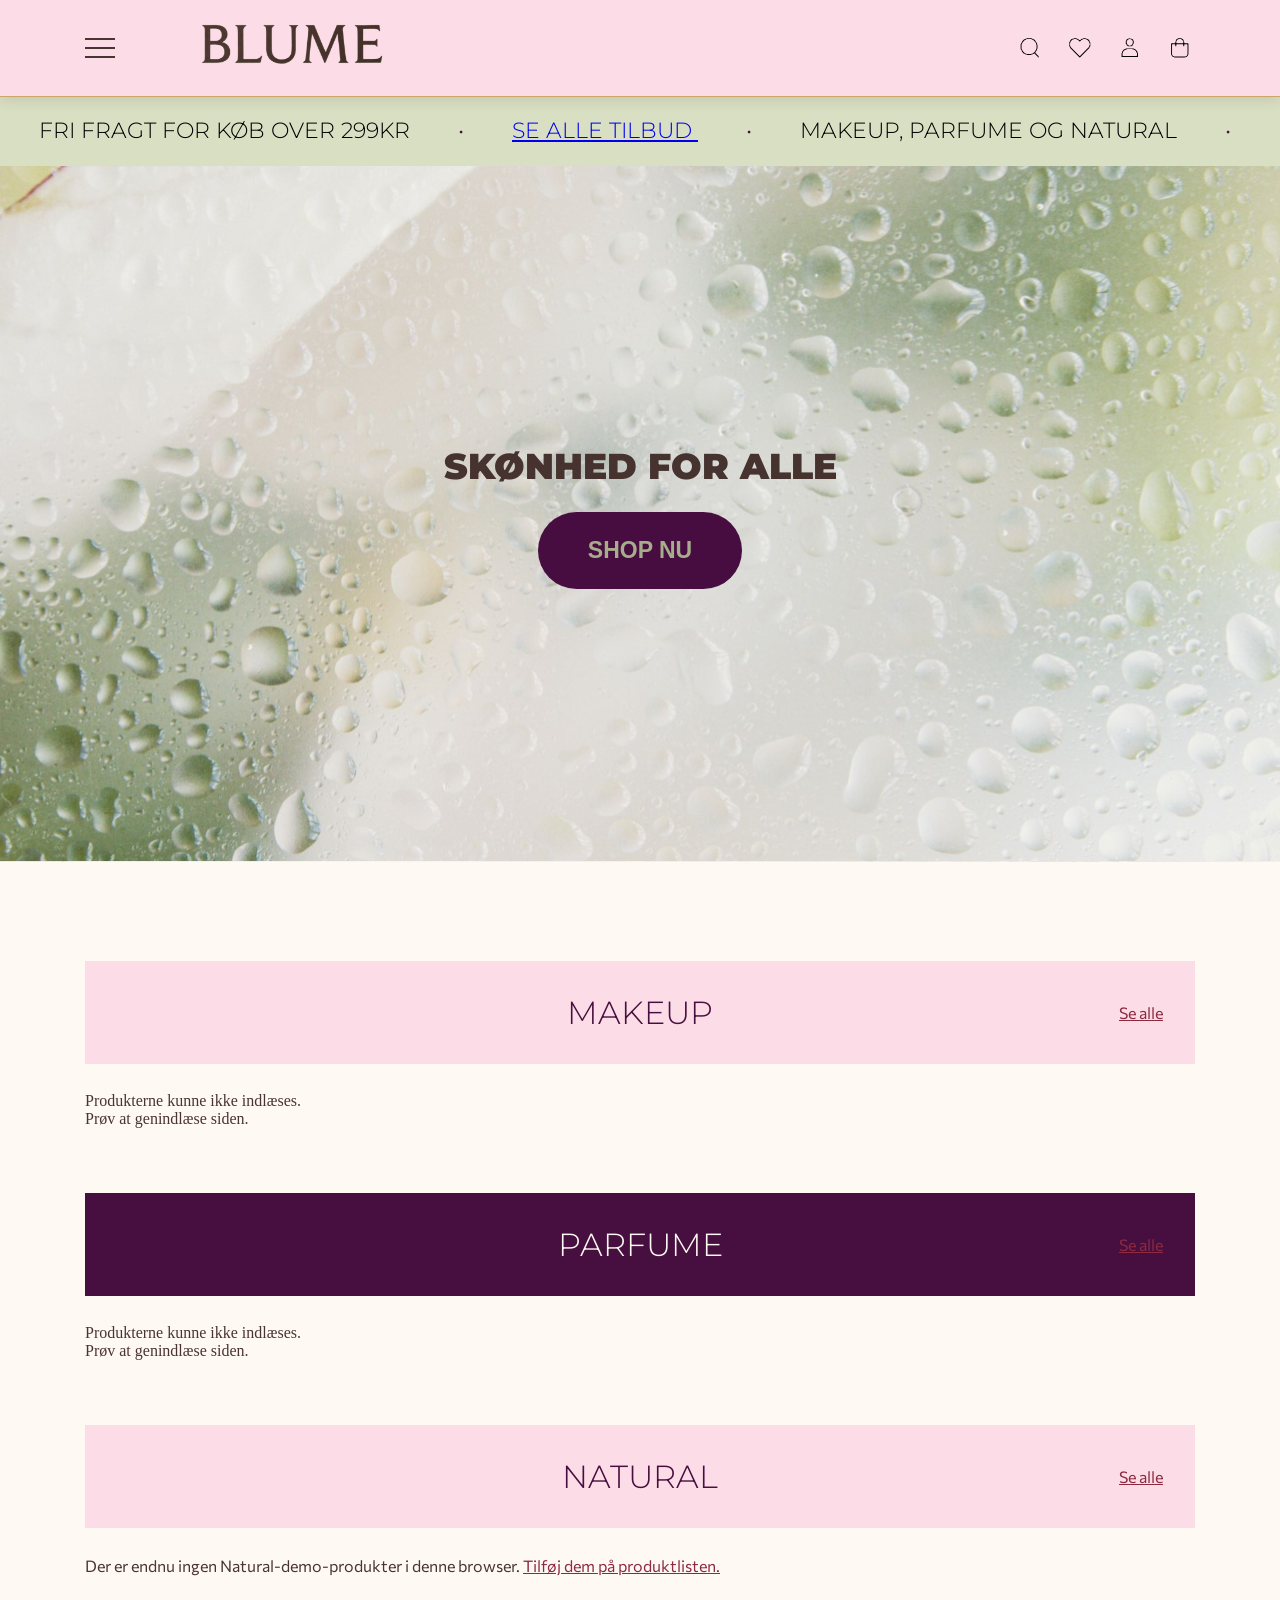
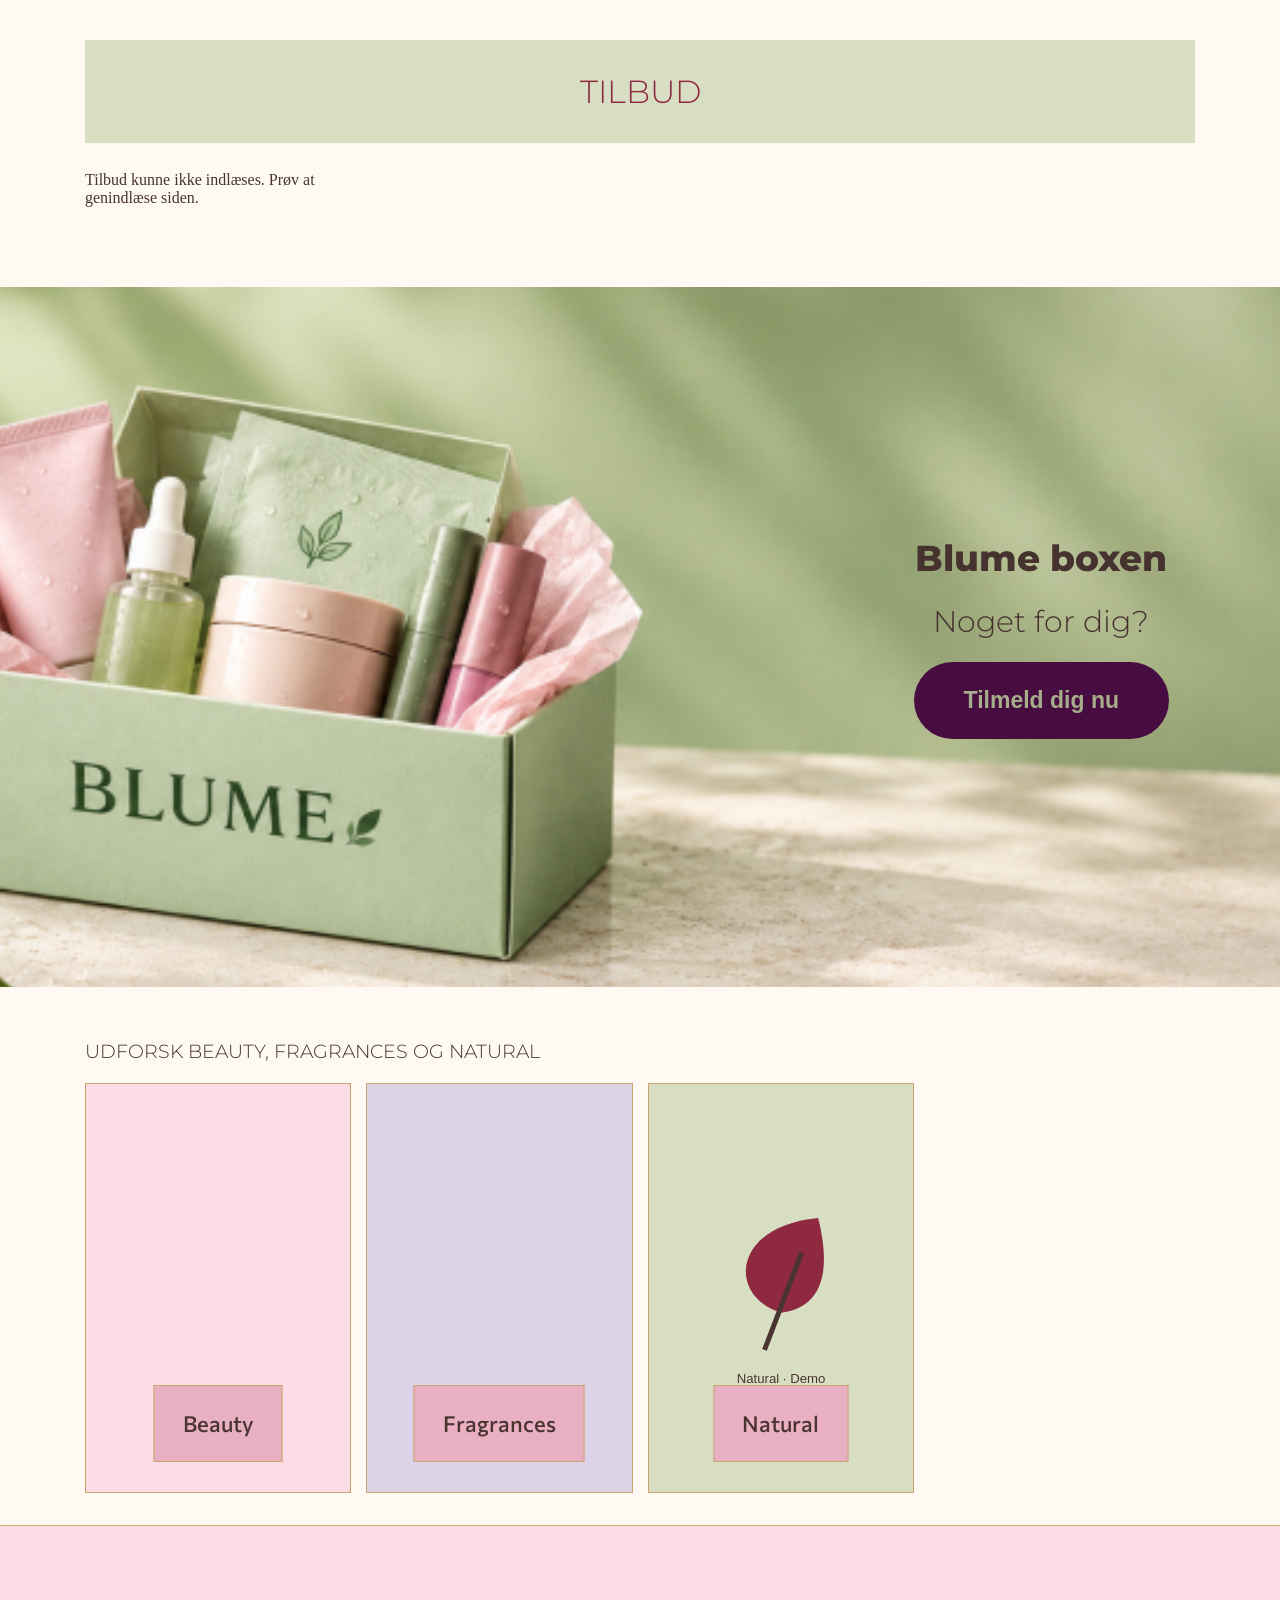
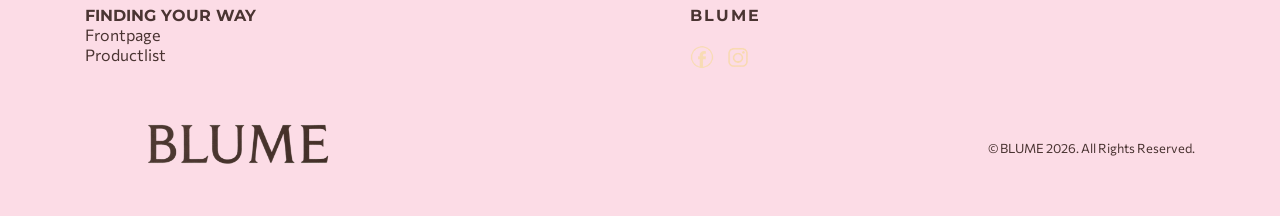
==== index.html @ 4f943c00 "tilføjet sale kategori og sale tags" ====
<!DOCTYPE html>
<html lang="da">

<head>
    <meta charset="UTF-8">
    <meta name="viewport" content="width=device-width, initial-scale=1.0">
    <meta name="robots" content="noindex">
    <title>BLUME – Beauty, Fragrances og Natural</title>
    <link rel="icon" type="image/x-icon" href="images/favicon.ico">
    <link rel="preconnect" href="https://fonts.googleapis.com">
    <link rel="preconnect" href="https://fonts.gstatic.com" crossorigin>
    <link
        href="https://fonts.googleapis.com/css2?family=Commissioner:wght@100..900&family=Montserrat:ital,wght@0,100..900;1,100..900&display=swap"
        rel="stylesheet">
    <link rel="stylesheet" href="style.css">
</head>

<body>
    <header class="header">

        <a class="logo_wrap" href="index.html" aria-label="BLUME – forside">
            <img src="images/blume-logo.png" class="logo" alt="BLUME">

        </a>
        <button class="burger" aria-label="Åbn menu">
            <span class="line"></span>
            <span class="line"></span>
            <span class="line"></span>
        </button>


        <nav class="navbar">
            <ul>
                <li><a href="index.html" class="active">Frontpage</a></li>
                <li><a href="productlist.html">Products</a></li>

            </ul>
        </nav>

        <nav class="header-actions" aria-label="Hurtige links">
            <a href="search.html" aria-label="Søg" title="Søg">
                <img src="images/search.svg" alt="" aria-hidden="true" width="30" height="30">
            </a>
            <a href="favorites.html" aria-label="Søg" title="Favorites">
                <img src="images/heart.svg" alt="" aria-hidden="true" width="30" height="30">
            </a>
            <a href="profil.html" aria-label="Profil" title="Profil">
                <img src="images/profil.svg" alt="" aria-hidden="true" width="30" height="30">
            </a>
            <a href="basket.html" aria-label="Kurv" title="Kurv">
                <img src="images/basket.svg" alt="" aria-hidden="true" width="40" height="40">
            </a>

        </nav>

    </header>
    <main>

        <div class="announcement-bar" role="region" aria-label="Nyheder og tilbud">
            <div class="announcement-track">
                <div class="announcement-group">
                    <span>FRI FRAGT FOR KØB OVER 299KR</span>
                    <span><a href="#sale-products">
                            SE ALLE TILBUD
                        </a></span>
                    <span>MAKEUP, PARFUME OG NATURAL</span>
                    <span>FIND DINE NYE FAVORITTER NU</span>
                </div>
                <div class="announcement-group" aria-hidden="true">
                    <span>NYE PRODUKTER</span>
                    <span>SE AKTUELLE TILBUD</span>
                    <span>MAKEUP, PARFUME OG NATURAL</span>
                    <span>FIND DINE FAVORITTER</span>
                </div>
            </div>
        </div>

        <section class="hero">
            <div class="hero-content">
                <h1>SKØNHED FOR ALLE</h1>
                <a href="#frontpage-products" class="hero-button">
                    SHOP NU
                </a>
            </div>
        </section>



        <div class="frontpage-products" id="frontpage-products">
            <section class="frontpage-product-section" aria-labelledby="beauty-heading">
                <div class="frontpage-section-heading">
                    <h2 id="beauty-heading">MAKEUP</h2>
                    <a href="productlist.html?category=beauty">Se alle</a>
                </div>
                <div class="frontpage-product-grid" id="beauty-products" aria-live="polite">Henter produkter …</div>
            </section>
            <section class="frontpage-product-section" aria-labelledby="fragrances-heading">
                <div class="frontpage-section-heading">
                    <h2 id="fragrances-heading">PARFUME</h2>
                    <a href="productlist.html?category=fragrances">Se alle</a>
                </div>
                <div class="frontpage-product-grid" id="fragrances-products" aria-live="polite">Henter produkter …</div>
            </section>
            <section class="frontpage-product-section" aria-labelledby="natural-heading">
                <div class="frontpage-section-heading">
                    <h2 id="natural-heading">NATURAL</h2>
                    <a href="productlist.html?category=beauty&amp;subcategory=natural">Se alle</a>
                </div>
                <div class="frontpage-product-grid" id="natural-products" aria-live="polite"></div>
            </section>
            <section class="frontpage-product-section" id="sale-products" aria-labelledby="sale-heading">
                <div class="frontpage-section-heading">
                    <h2 id="sale-heading">TILBUD</h2>
                </div>
                <div class="frontpage-product-grid" id="sale-products-grid" aria-live="polite">Henter tilbud …</div>
            </section>
        </div>
        <section class="goodiebox">
            <div class="goodiebox-content">
                <h1>Blume boxen</h1>
                <h2>Noget for dig?</h2>
                <a href="#frontpage-products" class="hero-button">
                    Tilmeld dig nu
                </a>
            </div>
        </section>
        <section class="category-section">
            <h2>UDFORSK BEAUTY, FRAGRANCES OG NATURAL</h2>

            <div class="category-grid" id="category">
                <!-- Kategorier fra API'et kommer ind her -->
            </div>
        </section>

    </main>
    <footer class="footer">
        <div class="footer-grid">

            <div>
                <h3>Finding your way</h3>
                <ul>
                    <li><a href="index.html">Frontpage</a></li>
                    <li><a href="productlist.html">Productlist</a></li>

                </ul>
            </div>

            <div class="footer-social">
                <h4>BLUME</h4>

                <div class="social-icons">
                    <a href="#" target="_blank">
                        <img src="images/face_logo.png" alt="Facebook">
                    </a>

                    <a href="#" target="_blank">
                        <img src="images/insta_logo.png" alt="Instagram">
                    </a>
                </div>
            </div>

        </div>

        <div class="footer-bottom">
            <img src="images/blume-logo.png" class="logo" alt="BLUME">
            <p>© BLUME 2026. All Rights Reserved.</p>
        </div>
    </footer>
    <script src="script.js"></script>
    <script src="api.js"></script>
    <script src="index.js"></script>
</body>

</html>
---- style.css ----
@import url("https://fonts.googleapis.com/css2?family=Alegreya:ital,wght@0,400..900;1,400..900&family=Anton&family=Chewy&family=Open+Sans:ital,wght@0,300..800;1,300..800&display=swap");

/* ========================================
   VARIABLES
======================================== */

:root {
  /* Farvepaletten fra jeres referencebillede */
  --color-petal-pink: #f3c6d5;
  --color-powder-blush: #e9afc2;
  --color-porcelain: #fff9f4;
  --color-matcha-cream: #d8dec2;
  --color-lavender-mist: #dcd3e8;
  --color-cherry-lacquer: #8e2940;
  --color-warm-cocoa: #4a3432;
  --color-champagne-gold: #c9a66b;
  --color-plum: #470f3f;
  --color-soft-pink: #fcdce6;
  --color-text: var(--color-warm-cocoa);
  /* Font størrelser */
  --font-h1-size: 3rem;
  --font-h2-size: 1.2rem;
  --font-h3-size: 1rem;
  --text-size: 1rem;
  /* Fonts */
  --font-family-h1: "Montserrat", sans-serif;
  --font-family-h2-h3: "Montserrat", sans-serif;
  --font-family-p: "Commissioner", sans-serif;
  --font-family-btn: "Anton", sans-serif;
  /* Font weight */
  --font-weight-extrabold: 800;
  --font-weight-bold: 700;
  --font-weight-medium: 500;
  --font-weight-regular: 300;
}

/* ========================================
   RESET
======================================== */

* {
  margin: 0;
  padding: 0;
  box-sizing: border-box;

  scroll-behavior: smooth;
}

body {
  overflow-x: hidden;
}

img {
  max-width: 100%;
}

main {
  padding: 0 85px;
  max-width: 100%;
}

/* ========================================
   OVERSKRIFTER OG TEKST
======================================== */

h1 {
  margin: 20px 0;
  color: var(--color-text);
  font-family: var(--font-family-h1);
  font-size: var(--font-h1-size);
  font-style: italic;
  font-weight: var(--font-weight-extrabold);
  line-height: 1.3;
  text-align: center;
}

h2 {
  margin: 20px 0;
  color: var(--color-text);
  font-family: var(--font-family-h2-h3);
  font-size: var(--font-h2-size);
  font-weight: var(--font-weight-regular);
  text-transform: uppercase;
}

h3 {
  color: var(--color-text);
  font-family: var(--font-family-h2-h3);
  font-size: var(--font-h3-size);
  text-transform: uppercase;
}

p {
  color: var(--color-text);
  font-family: var(--font-family-p);
  font-size: var(--text-size);
}

/* ========================================
   GENEREL BUTTON
======================================== */

.btn {
  display: inline-block;
  padding: 12px 40px;
  background: var(--color-warm-cocoa);
  color: var(--color-powder-blush);
  border: 1px solid var(--color-warm-cocoa);
  font-family: var(--font-family-btn);
  font-size: 0.8rem;
  letter-spacing: 2px;
  text-decoration: none;
  transition: 0.3s ease;
  margin-bottom: 1rem;
}

.btn:hover {
  background: var(--color-powder-blush);
  color: var(--color-warm-cocoa);
  border-color: var(--color-warm-cocoa);
}

.btn.active {
  background: var(--color-cherry-lacquer);
  color: var(--color-warm-cocoa);
  border-color: var(--color-warm-cocoa);
}

/* ========================================
   HEADER
======================================== */

.header {
  position: fixed;
  top: 0;
  left: 0;
  z-index: 1000;
  display: flex;
  justify-content: flex-start;
  align-items: center;
  gap: 24px;
  width: 100%;
  padding: 5px 85px;
  background-color: var(--color-porcelain);
  box-shadow: 0 4px 12px rgba(74, 52, 50, 0.12);
}

.logo_wrap {
  display: flex;
  align-items: center;
  gap: 12px;
}

.logo {
  width: 250px;
}

.header p {
  margin: 0;
  color: var(--color-warm-cocoa);
  font-family: var(--font-family-h1);
  font-size: 1rem;
  font-style: italic;
  font-weight: var(--font-weight-medium);
  letter-spacing: 5px;
}

/* ========================================
   NAVIGATION
======================================== */

.navbar ul {
  display: flex;
  flex-direction: column;
  gap: 20px;
  margin: 0;
  padding: 0;
  list-style: none;
  text-align: left;
}

.navbar {
  display: none;
  position: absolute;
  top: 100%;
  left: 85px;
  width: 220px;
  padding: 20px;
  background-color: var(--color-porcelain);
  box-shadow: 0 4px 12px rgba(74, 52, 50, 0.12);
}

.navbar.active {
  display: block;
}

.navbar a {
  color: var(--color-warm-cocoa);
  font-family: var(--font-family-p);
  font-size: 1rem;
  font-weight: var(--font-weight-medium);
  letter-spacing: 1px;
  text-decoration: none;
  transition: 0.3s ease;
}

.navbar a:hover {
  color: var(--color-cherry-lacquer);
}

.navbar a.active {
  color: var(--color-powder-blush);
}

.header-actions {
  display: flex;
  align-items: center;
  gap: 20px;
  margin-left: auto;
}

.header-actions a {
  display: flex;
  align-items: center;
  justify-content: center;
  width: 30px;
  height: 30px;
  color: var(--color-warm-cocoa);
}

.header-actions a:hover {
  color: var(--color-cherry-lacquer);
}

.header-actions img {
  display: block;
  width: 30px;
  height: 30px;
  object-fit: contain;
}

/* ========================================
   BURGER MENU
======================================== */

.burger {
  display: flex;
  order: -1;
  flex: 0 0 30px;
  flex-direction: column;
  justify-content: space-between;
  width: 30px;
  height: 20px;
  background: transparent;
  border: none;
  cursor: pointer;
}

.burger.active .line:nth-child(1) {
  transform: rotate(45deg) translate(5px, 5px);
}

.burger.active .line:nth-child(2) {
  opacity: 0;
}

.burger.active .line:nth-child(3) {
  transform: rotate(-45deg) translate(5px, -5px);
}

.burger .line {
  width: 100%;
  height: 2px;
  background: var(--color-warm-cocoa);
  transition: 0.3s ease;
}

/* ========================================
   HERO
======================================== */

.announcement-bar {
  width: 100vw;
  max-width: none;
  margin-top: 95px;
  margin-left: calc(50% - 50vw);
  margin-right: calc(50% - 50vw);
  overflow: hidden;
  background-color: #d9dfc3;
  color: #000;
  text-align: center;
  padding: 22px 15px;
  font-family: var(--font-family-h2-h3), sans-serif;
  font-size: 22px;
  font-weight: 300;
  box-sizing: border-box;
}

.announcement-track {
  display: flex;
  width: max-content;
  animation: announcement-scroll 28s linear infinite;
}

.announcement-group {
  display: flex;
  flex: 0 0 auto;
  align-items: center;
}

.announcement-group span {
  padding: 0 1.5rem;
}

.announcement-group span::after {
  content: "•";
  margin-left: 3rem;
  color: var(--color-plum);
}

.announcement-track:hover {
  animation-play-state: paused;
}

@keyframes announcement-scroll {
  to {
    transform: translateX(-50%);
  }
}

@media (prefers-reduced-motion: reduce) {
  .announcement-track {
    animation: none;
  }

  .announcement-group[aria-hidden="true"] {
    display: none;
  }

  .announcement-group {
    flex-wrap: wrap;
    justify-content: center;
  }
}

.hero {
  width: 100vw;
  max-width: none;
  margin-left: calc(50% - 50vw);
  margin-right: calc(50% - 50vw);
  min-height: 700px;
  padding-top: 0;
  overflow: hidden;

  background-image: url("images/hero.svg");
  background-size: cover;
  background-position: center;
  background-repeat: no-repeat;
  display: flex;
  justify-content: center;
  align-items: center;
  text-align: center;
}

.hero-content {
  display: flex;
  flex-direction: column;
  align-items: center;
  gap: 22px;
}

.hero h1 {
  margin: 0;
  color: #463330;
  font-family: var(--font-family-h1);
  font-size: 36px;
  font-style: var(--font-weight-extrabold);
  font-weight: 900;
}

.hero-button {
  display: inline-flex;
  justify-content: center;
  align-items: center;
  padding: 25px 50px;
  border-radius: 50px;
  background-color: #480d40;
  color: #a6ad8a;
  font-family: Arial, sans-serif;
  font-size: 23px;
  font-weight: 900;
  text-decoration: none;
  transition: 0.3s ease;
}

.hero-button:hover {
  background-color: #612057;
  transform: scale(1.05);
}

.hero img {
  display: block;
  width: 100%;
  height: auto;
}

.goodiebox {
  width: 100vw;
  max-width: none;
  min-height: 700px;
  margin-left: calc(50% - 50vw);
  margin-right: calc(50% - 50vw);
  padding: 0 10%;
  overflow: hidden;
  background-image: url("images/goodiebox.svg");
  background-size: cover;
  background-position: center;
  background-repeat: no-repeat;
  display: flex;
  align-items: center;
  justify-content: flex-end;
  text-align: right;
}

.goodiebox-content {
  display: flex;
  flex-direction: column;
  align-items: center;
  gap: 22px;
}

.goodiebox h1 {
  margin: 0;
  color: #463330;
  font-family: var(--font-family-h1);
  font-size: 36px;
  font-style: var(--font-weight-extrabold);
  text-align: center;
}
.goodiebox h2 {
  width: 100%;
  margin: 0;
  color: #463330;
  font-family: var(--font-family-h2-h3);
  font-size: 30px;
  font-style: var(--font-weight-regular);
  text-transform: none;
  text-align: center;
}

@media (max-width: 600px) {
  .goodiebox {
    min-height: 350px;
    padding: 0 8%;
    background-position: center;
  }

  .goodiebox h1 {
    font-size: 27px;
  }
  .goodiebox h2 {
    font-size: 22px;
  }
}

/* ========================================
   GRID 1-1
======================================== */

.grid_1-1 {
  display: grid;
  grid-template-columns: 1fr 1fr;
  gap: 100px;
  align-items: center;
  max-width: 1100px;
  margin: 0 auto;
}

/* ========================================
   KORT OM SITE
======================================== */

.kortomsite {
  position: relative;
  /* Fjerner main's side-padding */
  margin-left: -85px;
  margin-right: -85px;
  padding: 160px 30px 100px;
  overflow: hidden;
  background-image: url("images/hero.png");
  background-size: cover;
  background-position: center;
  background-repeat: no-repeat;
}

/* CENTRERET INDHOLD */

.kortomsite-content {
  position: relative;
  z-index: 1;
  max-width: 700px;
  margin: 0 auto;
  text-align: center;
}

/* OVERSKRIFT */

.kortomsite h1 {
  color: var(--color-soft-pink);
  text-align: center;
}

/* UNDEROVERSKRIFT */

.kortomsite h2 {
  color: var(--color-porcelain);
  text-align: center;
}

/* TEKST */

.kortomsite p {
  color: var(--color-warm-cocoa);
  line-height: 1.7;
  text-align: center;
}

/* ========================================
   KATEGORI GRID - FORSIDE
======================================== */

.category-section {
  width: 100%;
  padding: 32px 0;
}

/* GRID */

.category-grid {
  display: grid;
  grid-template-columns: repeat(4, minmax(0, 1fr));
  gap: 15px;
}

/* KATEGORI KORT */

.category-card {
  position: relative;
  display: block;
  width: 100%;
  height: 410px;
  overflow: hidden;
  color: var(--color-warm-cocoa);
  text-decoration: none;
}

/* BILLEDER */

.category-card img {
  display: block;
  width: 100%;
  height: 100%;
  object-fit: cover;
  transition: transform 0.4s ease;
}

/* HOVER PÅ BILLEDE */

.category-card:hover img {
  transform: scale(1.05);
}

/* KATEGORI KNAP */

.category-button {
  position: absolute;
  bottom: 30px;
  left: 50%;
  transform: translateX(-50%);
  display: inline-block;
  padding: 24px 28px;
  background: var(--color-porcelain);
  color: var(--color-warm-cocoa);
  font-family: var(--font-family-p);
  font-size: 22px;
  font-weight: var(--font-weight-medium);
  white-space: nowrap;
  text-align: center;
  transition:
    background 0.3s ease,
    color 0.3s ease;
}

/* HOVER */

.category-card:hover .category-button {
  background: var(--color-warm-cocoa);
  color: #fff;
}

/* ========================================
   PRODUCTLIST PAGE
======================================== */

.productlist-page {
  padding: 150px 85px 80px;
  background-color: var(--color-porcelain);
  min-height: 100vh;
}

/* ========================================
   PRODUCTLIST OVERSKRIFT
======================================== */

.productlist-header {
  margin-bottom: 50px;
  text-align: center;
}

.productlist-header h1 {
  color: var(--color-warm-cocoa);
}

.productlist-header p {
  color: var(--color-warm-cocoa);
}

/* ========================================
   PRODUCT GRID
======================================== */

.product_list_container {
  display: grid;
  grid-template-columns: repeat(auto-fit, minmax(min(250px, 100%), 1fr));
  grid-template-rows: auto auto 1fr auto 1fr;
  gap: 30px 20px;
}

/* ========================================
   PRODUCT CARD - SUBGRID
======================================== */

.product {
  display: grid;
  grid-template-rows: subgrid;
  grid-row: span 5;
  gap: 12px;
  position: relative;
  min-width: 0;
  padding-bottom: 20px;
  background-color: var(--color-porcelain);
}

/* ========================================
   PRODUCT IMAGE
======================================== */

.product > img {
  display: block;
  width: 100%;
  aspect-ratio: 3 / 4;
  object-fit: cover;
}

/* ========================================
   PRODUCT NAME
======================================== */

.product h3 {
  margin: 0;
  padding: 0 20px;
  color: var(--color-warm-cocoa);
  font-family: var(--font-family-h2-h3);
  font-size: 1.2rem;
  text-transform: uppercase;
}

/* ========================================
   PRODUCT DESCRIPTION
======================================== */

.product > p:not(.soldout_tag) {
  padding: 0 20px;
  color: var(--color-warm-cocoa);
  font-family: var(--font-family-p);
  font-size: 0.9rem;
}

/* ========================================
   PRODUCT PRICE
======================================== */

.product-price {
  display: flex;
  flex-direction: column;
  gap: 5px;
  padding: 0 20px;
}

.product-price p {
  color: var(--color-warm-cocoa);
  font-family: var(--font-family-p);
  font-size: 1rem;
  font-weight: 700;
}

/* ========================================
   DISCOUNT
======================================== */

.discount .product-price > p:first-child {
  color: var(--color-cherry-lacquer);
}

.product-price .old-price {
  color: var(--color-warm-cocoa);
  font-size: 0.85rem;
  font-weight: 400;
  text-decoration: line-through;
}

.product-detail-image {
  position: relative;
}

.detail-sale-tag {
  position: absolute;
  top: 0;
  right: 0;
  background-color: var(--color-cherry-lacquer);
  color: var(--color-porcelain);
  padding: 10px 15px;
  font-weight: bold;
}

.detail-sale-tag:empty {
  display: none;
}
.detail-soldout-tag {
  position: absolute;
  top: 0;
  left: 0;
  padding: 10px 15px;
  background-color: var(--color-warm-cocoa);
  color: var(--color-porcelain);
  font-family: var(--font-family-btn);
  font-size: 0.8rem;
  letter-spacing: 1px;
}

.detail-soldout-tag:empty {
  display: none;
}

/* ========================================
   PRODUCT BUTTON
======================================== */

.product .btn {
  display: block;
  width: calc(100% - 40px);
  margin: 0 20px;
  padding: 12px 15px;
  text-align: center;
  align-self: end;
}

/* ========================================
   SOLD OUT
======================================== */

.soldout_tag {
  visibility: hidden;
}

.soldout > img {
  opacity: 0.5;
}

.soldout .soldout_tag {
  visibility: visible;
  position: absolute;
  top: 0;
  left: 0;
  padding: 10px 15px;
  background-color: var(--color-warm-cocoa);
  color: var(--color-porcelain);
  font-family: var(--font-family-btn);
  font-size: 0.8rem;
  letter-spacing: 1px;
}

/* ========================================
   DISCOUNT
======================================== */

.discount_tag {
  display: none;
}

.discount .discount_tag {
  display: block;
  position: absolute;
  top: 0;
  right: 0;
  padding: 10px 15px;
  background-color: var(--color-cherry-lacquer);
  color: var(--color-porcelain);
  font-family: var(--font-family-btn);
  font-size: 0.8rem;
  letter-spacing: 1px;
}

/* ========================================
   FOOTER
======================================== */

.footer {
  padding: 80px 85px 0;
  background-color: var(--color-warm-cocoa);
}

.footer .logo {
  width: 80px;
}

.footer-grid {
  display: grid;
  grid-template-columns: repeat(2, 1fr);
  gap: 100px;
}

.footer ul {
  margin: 0;
  padding: 0;
  list-style: none;
}

.footer-social {
  display: flex;
  flex-direction: column;
  align-items: flex-start;
}

.social-icons {
  display: flex;
  gap: 12px;
}

.social-icons img {
  width: 24px;
  height: 24px;
}

.footer h4 {
  margin-bottom: 20px;
  color: var(--color-soft-pink);
  font-family: var(--font-family-h2-h3);
  letter-spacing: 2px;
}

.footer a {
  color: var(--color-soft-pink);
  font-family: var(--font-family-p);
  text-decoration: none;
}

.footer a:hover {
  color: var(--color-cherry-lacquer);
}

.footer p {
  color: var(--color-soft-pink);
  font-size: 0.9rem;
  line-height: 1.8;
}

.footer-bottom {
  display: flex;
  justify-content: space-between;
  align-items: center;
  margin-top: 8px;
  padding: 25px 0;
}

.footer-bottom p {
  font-size: 0.8rem;
}

/* ========================================
   PRODUCT PAGE
======================================== */

.product-page {
  padding: 160px 85px 80px;
  min-height: 100vh;
  background-color: var(--color-porcelain);
}

/* ========================================
   BACK LINK
======================================== */

.back-link {
  display: inline-block;
  margin-bottom: 35px;
  color: var(--color-warm-cocoa);
  font-family: var(--font-family-p);
  font-size: 0.9rem;
  text-decoration: none;
}

.back-link:hover {
  color: var(--color-cherry-lacquer);
}

/* ========================================
   PRODUCT LAYOUT
======================================== */

.product-detail {
  display: grid;
  grid-template-columns: 1.1fr 1fr 0.8fr;
  gap: 40px;
  align-items: start;
}

/* ========================================
   PRODUCT IMAGE
======================================== */

.product-detail-image {
  background-color: var(--color-porcelain);
}

.product-detail-image img {
  display: block;
  width: 100%;
  height: auto;
  object-fit: contain;
}

/* ========================================
   PRODUCT INFORMATION
======================================== */

.product-information {
  padding: 0 10px;
}

.product-information h1 {
  margin: 0 0 35px;
  color: var(--color-warm-cocoa);
  font-size: 2.5rem;
  text-align: left;
  line-height: 1.1;
}

/* ========================================
   SPECIFICATIONS
======================================== */

.product-specifications h2 {
  margin: 20px 0 5px;
  color: var(--color-warm-cocoa);
  font-family: var(--font-family-h2-h3);
  font-size: 1.1rem;
}

.product-specifications p {
  margin-bottom: 15px;
  color: var(--color-warm-cocoa);
  font-family: var(--font-family-p);
  font-size: 0.95rem;
  line-height: 1.5;
}

/* ========================================
   BRAND INFORMATION
======================================== */

.brand-information {
  margin-top: 60px;
}

.brand-information h2 {
  margin-bottom: 15px;
  color: var(--color-cherry-lacquer);
  font-family: var(--font-family-h2-h3);
  font-size: 2.5rem;
}

.brand-information p {
  color: var(--color-warm-cocoa);
  font-family: var(--font-family-p);
  font-size: 0.95rem;
  line-height: 1.6;
}

/* ========================================
   BUY BOX
======================================== */

.product-buy-box {
  display: flex;
  flex-direction: column;
  gap: 25px;
  padding: 30px;
  background-color: var(--color-warm-cocoa);
}

.product-buy-box h2 {
  margin: 0;
  color: var(--color-porcelain);
  font-family: var(--font-family-h2-h3);
  font-size: 1.8rem;
  line-height: 1.3;
}

.product-buy-box .product-category {
  color: var(--color-porcelain);
  font-family: var(--font-family-p);
  font-size: 0.9rem;
}

.product-buy-box .product-detail-price p {
  color: var(--color-powder-blush);
  font-family: var(--font-family-p);
  font-size: 1.5rem;
  font-weight: 700;
}
.product-detail-price {
  display: flex;
  flex-direction: column;
  gap: 5px;
}

.product-buy-box .detail-original-price {
  color: var(--color-porcelain);
  font-size: 1rem;
  font-weight: 400;
  text-decoration: line-through;
}

.detail-original-price:empty {
  display: none;
}

/* ========================================
   SIZE SELECTOR
======================================== */

.size-selector {
  display: flex;
  flex-direction: column;
  gap: 10px;
}

.size-selector label {
  color: var(--color-porcelain);
  font-family: var(--font-family-p);
  font-size: 0.9rem;
}

.size-selector select {
  width: 100%;
  padding: 12px 15px;
  background-color: var(--color-porcelain);
  color: var(--color-warm-cocoa);
  border: none;
  font-family: var(--font-family-p);
  font-size: 1rem;
  cursor: pointer;
}

/* ========================================
   ADD TO BASKET BUTTON
======================================== */

.product-buy-box .add-to-basket {
  width: 100%;
  padding: 15px;
  background-color: var(--color-cherry-lacquer);
  color: white;
  border: 1px solid var(--color-cherry-lacquer);
  font-family: var(--font-family-btn);
  font-size: 1rem;
  cursor: pointer;
}

.product-buy-box .add-to-basket:hover {
  background-color: var(--color-porcelain);
  color: var(--color-warm-cocoa);
  border-color: var(--color-porcelain);
}

/* ========================================
   RESPONSIVE - TABLET
======================================== */

@media (max-width: 1024px) {
  /* KATEGORI GRID */

  .category-grid {
    grid-template-columns: repeat(2, minmax(0, 1fr));
  }

  .category-card {
    height: 350px;
  }

  .category-button {
    font-size: 20px;
    padding: 20px 25px;
  }

  /* PRODUCTLIST */

  .productlist-page {
    padding: 150px 40px 60px;
  }

  /* KORT OM SITE */

  .kortomsite {
    padding: 60px 50px;
  }

  /* ========================================
     PRODUKTSIDE - TABLET
  ======================================== */

  /* Billede + information ved siden af hinanden */
  .product-detail {
    grid-template-columns: 1fr 1fr;
    gap: 40px;
  }

  /* Buy box går over hele bredden nedenunder */
  .product-buy-box {
    grid-column: 1 / -1;
  }
}

/* ========================================
   RESPONSIVE - MOBIL / TABLET
======================================== */

@media (max-width: 800px) {
  /* ========================================
     GENERELT
  ======================================== */

  main {
    padding: 0 25px;
  }

  /* ========================================
     HEADER
  ======================================== */

  .header {
    position: relative;
    padding: 15px 25px;
  }

  /* LOGO */

  /* ========================================
     NAVIGATION
  ======================================== */

  .navbar {
    left: 25px;
  }

  .header {
    gap: 10px;
  }

  .header-actions {
    gap: 20px;
  }

  .header-actions a {
    width: 30px;
    height: 30px;
  }

  .navbar a {
    font-size: 18px;
  }

  /* ========================================
     BURGER MENU
  ======================================== */

  /* ========================================
     HERO
  ======================================== */

  .announcement-bar {
    margin-top: 0;
  }

  .hero {
    padding-top: 0;
  }

  @media (max-width: 600px) {
    .hero {
      min-height: 350px;
    }

    .hero h1 {
      font-size: 27px;
    }

    .hero-button {
      padding: 20px 40px;
      font-size: 18px;
    }
  }

  /* ========================================
     KORT OM SITE
  ======================================== */

  .kortomsite {
    margin-left: -25px;
    margin-right: -25px;
    padding: 70px 25px;
  }

  /* ========================================
     PRODUCTLIST
  ======================================== */

  .productlist-page {
    padding: 50px 25px;
  }

  /* ========================================
     FOOTER
  ======================================== */

  .footer {
    padding: 50px 25px 0;
  }

  .footer-grid {
    grid-template-columns: 1fr;
    gap: 40px;
  }

  .footer-bottom {
    gap: 20px;
  }

  /* ========================================
     PRODUKTSIDE - TABLET / MOBIL
  ======================================== */

  .product-page {
    padding: 50px 25px 60px;
  }

  /* BACK LINK */

  .back-link {
    margin-bottom: 25px;
  }

  /* PRODUCT LAYOUT */

  .product-detail {
    grid-template-columns: 1fr;
    gap: 35px;
  }

  /* PRODUCT IMAGE */

  .product-detail-image {
    width: 100%;
    max-width: 500px;
    margin: 0 auto;
  }

  .product-detail-image img {
    display: block;
    width: 100%;
    height: auto;
  }

  /* SALE + SOLD OUT TAGS */

  .detail-sale-tag,
  .detail-soldout-tag {
    padding: 10px 14px;
    font-size: 0.75rem;
  }

  /* PRODUCT SPECIFICATIONS */

  .product-specifications {
    width: 100%;
  }

  .product-specifications h2 {
    margin: 20px 0 5px;
  }

  .product-specifications h2:first-child {
    margin-top: 0;
  }

  .product-specifications p {
    margin-bottom: 20px;
  }

  /* BRAND INFORMATION */

  .brand-information {
    margin-top: 10px;
  }

  .brand-information h2 {
    margin-top: 0;
    font-size: 2rem;
  }

  /* BUY BOX */

  .product-buy-box {
    grid-column: auto;

    width: 100%;
    padding: 30px;

    gap: 20px;
  }

  .product-buy-box h2 {
    font-size: 1.6rem;
    line-height: 1.3;
  }

  /* PRODUCT PRICE */

  .product-buy-box .detail-sale-price {
    font-size: 1.5rem;
  }

  .product-buy-box .detail-original-price {
    font-size: 1rem;
  }

  /* SIZE SELECTOR */

  .size-selector {
    width: 100%;
  }

  .size-selector select {
    width: 100%;
  }

  /* ADD TO BASKET */

  .product-buy-box .add-to-basket {
    width: 100%;
  }
}

/* ========================================
   RESPONSIVE - MOBIL
======================================== */

@media (max-width: 600px) {
  /* ========================================
     GENERELT
  ======================================== */

  main {
    padding: 0 15px;
  }

  /* ========================================
     KORT OM SITE
  ======================================== */

  .kortomsite {
    margin-left: -15px;
    margin-right: -15px;
    padding: 60px 20px;
  }

  .kortomsite h1 {
    font-size: 2.3rem;
  }

  .kortomsite h2 {
    text-align: center;
  }

  .kortomsite-image img {
    max-width: 100%;
  }

  /* ========================================
     KATEGORI SEKTION
  ======================================== */

  .category-section {
    padding: 20px 0;
  }

  /* KATEGORI GRID */

  .category-grid {
    grid-template-columns: 1fr;
    gap: 12px;
  }

  /* KATEGORI KORT */

  .category-card {
    height: 380px;
  }

  /* KATEGORI KNAP */

  .category-button {
    bottom: 25px;
    padding: 18px 24px;
    font-size: 18px;
  }

  /* ========================================
     PRODUCTLIST
  ======================================== */

  .productlist-page {
    padding: 40px 15px;
  }

  .product_list_container {
    grid-template-columns: 1fr;
    gap: 30px;
  }

  .productlist-header h1 {
    font-size: 2.3rem;
  }

  /* ========================================
     FOOTER
  ======================================== */

  .footer-bottom {
    flex-direction: column;
    align-items: flex-start;
  }

  /* ========================================
     PRODUKTSIDE - MOBIL
  ======================================== */

  .product-page {
    padding: 30px 15px 50px;
  }

  /* BACK LINK */

  .back-link {
    margin-bottom: 20px;
    font-size: 0.9rem;
  }

  /* PRODUCT LAYOUT */

  .product-detail {
    grid-template-columns: 1fr;
    gap: 30px;
  }

  /* PRODUCT IMAGE */

  .product-detail-image {
    width: 100%;
    max-width: 100%;
    margin: 0;
  }

  .product-detail-image img {
    width: 100%;
    height: auto;
  }

  /* SALE + SOLD OUT TAGS */

  .detail-sale-tag,
  .detail-soldout-tag {
    padding: 8px 10px;
    font-size: 0.7rem;
  }

  /* PRODUCT SPECIFICATIONS */

  .product-specifications {
    width: 100%;
  }

  .product-specifications h2 {
    margin: 18px 0 5px;
    font-size: 1rem;
  }

  .product-specifications h2:first-child {
    margin-top: 0;
  }

  .product-specifications p {
    margin-bottom: 18px;
    font-size: 0.9rem;
  }

  /* BRAND INFORMATION */

  .brand-information {
    margin-top: 0;
  }

  .brand-information h2 {
    margin-top: 0;
    margin-bottom: 10px;
    font-size: 1.8rem;
  }

  .brand-information p {
    font-size: 0.9rem;
  }

  /* BUY BOX */

  .product-buy-box {
    grid-column: auto;

    width: 100%;
    padding: 25px 20px;

    gap: 18px;
  }

  .product-buy-box h2 {
    font-size: 1.5rem;
    line-height: 1.3;
  }

  .product-buy-box .product-category {
    font-size: 0.9rem;
  }

  /* PRODUCT PRICE */

  .product-buy-box .detail-sale-price {
    font-size: 1.4rem;
  }

  .product-buy-box .detail-original-price {
    font-size: 0.95rem;
  }

  /* SIZE SELECTOR */

  .size-selector {
    width: 100%;
  }

  .size-selector select {
    width: 100%;
    padding: 12px 15px;
  }

  /* ADD TO BASKET */

  .product-buy-box .add-to-basket {
    width: 100%;
  }
}

[hidden] {
  display: none !important;
}

/* ========================================
   BEAUTY-PALETTE: OVERFLADER OG KONTRAST
======================================== */
body {
  background: var(--color-porcelain);
  color: var(--color-warm-cocoa);
}
.header {
  background: var(--color-soft-pink);
  border-bottom: 1px solid var(--color-champagne-gold);
}
.navbar a:hover,
.navbar a.active {
  color: var(--color-cherry-lacquer);
}
.btn {
  background: var(--color-powder-blush);
  color: var(--color-warm-cocoa);
  border-color: var(--color-warm-cocoa);
  cursor: pointer;
}
.btn:hover,
.btn.active,
#add-natural {
  background: var(--color-cherry-lacquer);
  color: var(--color-porcelain);
  border-color: var(--color-cherry-lacquer);
}
#add-natural:hover {
  background: var(--color-warm-cocoa);
  border-color: var(--color-warm-cocoa);
}
.btn:disabled {
  opacity: 0.65;
  cursor: wait;
}
a:focus-visible,
button:focus-visible {
  outline: 3px solid var(--color-cherry-lacquer);
  outline-offset: 4px;
}
.kortomsite {
  background-image: linear-gradient(120deg, var(--color-soft-pink), var(--color-porcelain) 65%, var(--color-lavender-mist));
}
.kortomsite h1 {
  color: var(--color-cherry-lacquer);
}
.kortomsite h2 {
  color: var(--color-warm-cocoa);
}
.category-card {
  background: var(--color-soft-pink);
  border: 1px solid var(--color-champagne-gold);
}
.category-card[href*="fragrances"] {
  background: var(--color-lavender-mist);
}
.category-card[href*="natural"] {
  background: var(--color-matcha-cream);
}
.category-card img {
  object-fit: contain;
}
.category-button {
  background: var(--color-powder-blush);
  color: var(--color-warm-cocoa);
  border: 1px solid var(--color-champagne-gold);
}
.category-card:hover .category-button {
  background: var(--color-cherry-lacquer);
  color: var(--color-porcelain);
}
.btn[data-category="natural"]:not(.active):not(:hover) {
  background: var(--color-matcha-cream);
}
.btn[data-category="fragrances"]:not(.active):not(:hover) {
  background: var(--color-lavender-mist);
}
.product,
.product-detail-image {
  border: 1px solid var(--color-champagne-gold);
}
.product > img {
  object-fit: contain;
}
.product-buy-box {
  background: var(--color-lavender-mist);
  border: 1px solid var(--color-champagne-gold);
}
.product-buy-box h2,
.product-buy-box p,
.product-buy-box .product-category,
.product-buy-box .detail-original-price {
  color: var(--color-warm-cocoa);
}
.product-buy-box .product-detail-price p {
  color: var(--color-cherry-lacquer);
}
.detail-soldout-tag {
  background: var(--color-matcha-cream);
  color: var(--color-warm-cocoa);
}
.footer {
  background: var(--color-soft-pink);
  border-top: 1px solid var(--color-champagne-gold);
}
.footer h2,
.footer h4,
.footer a,
.footer p {
  color: var(--color-warm-cocoa);
}
.footer a:hover {
  color: var(--color-cherry-lacquer);
}

/* BLUME-logo: originalfilen bevares med sit format og sine farver. */
.logo_wrap {
  display: inline-flex;
  text-decoration: none;
  flex-shrink: 0;
}
.header .logo,
.footer .logo {
  display: block;
  width: 300px;
  height: auto;
  object-fit: contain;
}
@media (max-width: 800px) {
  .header .logo,
  .footer .logo {
    width: 220px;
  }

  .header .logo_wrap {
    flex: 1 1 auto;
    min-width: 0;
  }

  .header .logo {
    width: 100%;
    max-width: 220px;
  }
}
@media (max-width: 500px) {
  .header .logo,
  .footer .logo {
    width: 180px;
  }

  .header .logo {
    width: 100%;
    max-width: 180px;
  }
}

/* Rabatmærker: kaffebrun baggrund med lavendelfarvet tekst. */
.product.discount .discount_tag,
.product-detail-image .detail-sale-tag {
  background-color: var(--color-warm-cocoa);
  color: var(--color-lavender-mist);
}
.discount .discount_tag,
.detail-sale-tag,
.frontpage-sale-tag {
  border-radius: 8px;
}

/* Forsidens produktgrids */
.frontpage-products {
  padding: 95px 0 80px;
}

.frontpage-product-section + .frontpage-product-section {
  margin-top: 65px;
}

.frontpage-section-heading {
  display: grid;
  grid-template-columns: 1fr auto 1fr;
  align-items: center;
  gap: 20px;
  margin-bottom: 28px;
  padding: 2rem;
}
.frontpage-product-section[aria-labelledby="beauty-heading"] .frontpage-section-heading {
  background-color: var(--color-soft-pink);
}
.frontpage-product-section[aria-labelledby="beauty-heading"] .frontpage-section-heading h2 {
  color: var(--color-plum);
}

.frontpage-product-section[aria-labelledby="fragrances-heading"] .frontpage-section-heading {
  background-color: var(--color-plum);
}
.frontpage-product-section[aria-labelledby="fragrances-heading"] .frontpage-section-heading h2 {
  color: var(--color-porcelain);
}

.frontpage-product-section[aria-labelledby="natural-heading"] .frontpage-section-heading {
  background-color: var(--color-soft-pink);
}
.frontpage-product-section[aria-labelledby="natural-heading"] .frontpage-section-heading h2 {
  color: var(--color-plum);
}
.frontpage-product-section[aria-labelledby="sale-heading"] .frontpage-section-heading {
  background-color: var(--color-matcha-cream);
}
.frontpage-product-section[aria-labelledby="sale-heading"] .frontpage-section-heading h2 {
  color: var(--color-cherry-lacquer);
}

.frontpage-section-heading h2 {
  grid-column: 2;
  margin: 0;
  font-size: 2rem;
  text-align: center;
}

.frontpage-section-heading a {
  grid-column: 3;
  justify-self: end;
}

.frontpage-section-heading > a,
.frontpage-grid-message a {
  color: var(--color-cherry-lacquer);
  font-family: var(--font-family-p);
}

.frontpage-product-grid {
  display: grid;
  grid-template-columns: repeat(4, minmax(0, 1fr));
  gap: 40px;
}

.frontpage-product-card {
  min-width: 0;
}

.frontpage-sale-card {
  position: relative;
}

.frontpage-sale-tag {
  position: absolute;
  top: 10px;
  right: 10px;
  padding: 8px 12px;
  background-color: var(--color-cherry-lacquer);
  color: var(--color-porcelain);
  font-family: var(--font-family-btn);
  font-size: 0.8rem;
}

.frontpage-product-link {
  display: block;
  color: var(--color-warm-cocoa);
  text-decoration: none;
}

.frontpage-product-link img {
  display: block;
  width: 100%;
  aspect-ratio: 1;
  object-fit: contain;
  padding: 15px;
  border-radius: 30px;
}

.frontpage-product-link h3 {
  margin: 12px 0 8px;
  font-family: var(--font-family-p);
  font-size: 1rem;
  line-height: 1.4;
  overflow-wrap: anywhere;
}

.frontpage-product-bottom {
  display: flex;
  flex-wrap: wrap;
  align-items: center;
  justify-content: space-between;
  gap: 8px;
}

.frontpage-product-prices p {
  margin: 0;
  font-size: 1rem;
}

.frontpage-product-prices .old-price {
  font-size: 0.8rem;
  text-decoration: line-through;
}

.frontpage-product-actions {
  display: flex;
  gap: 4px;
}

.frontpage-icon {
  display: inline-flex;
  align-items: center;
  justify-content: center;
  width: 38px;
  height: 38px;
  padding: 6px;
  color: var(--color-warm-cocoa);
  background: transparent;
  border: 0;
  border-radius: 8px;
  cursor: pointer;
}

.frontpage-icon img {
  display: block;
  width: 26px;
  height: 26px;
  object-fit: contain;
}

.frontpage-icon:hover {
  background: var(--color-powder-blush);
}

.favorite-button[aria-pressed="true"] {
  color: var(--color-cherry-lacquer);
}

.favorite-button[aria-pressed="true"] img {
  filter: brightness(0) saturate(100%) opacity(0.65);
}

.frontpage-stock {
  margin-top: 8px;
  font-size: 0.85rem;
}

.frontpage-grid-message {
  grid-column: 1 / -1;
}

.frontpage-action-status:empty {
  display: none;
}

@media (max-width: 1024px) {
  .frontpage-product-grid {
    gap: 24px;
  }
}

@media (max-width: 800px) {
  .frontpage-product-grid {
    grid-template-columns: repeat(2, minmax(0, 1fr));
    gap: 30px 20px;
  }
}

@media (max-width: 600px) {
  .frontpage-products {
    padding: 25px 0 50px;
  }

  .frontpage-section-heading h2 {
    font-size: 1.6rem;
  }

  .frontpage-product-section + .frontpage-product-section {
    margin-top: 45px;
  }

  .frontpage-product-link img {
    padding: 10px;
    border-radius: 24px;
  }
}
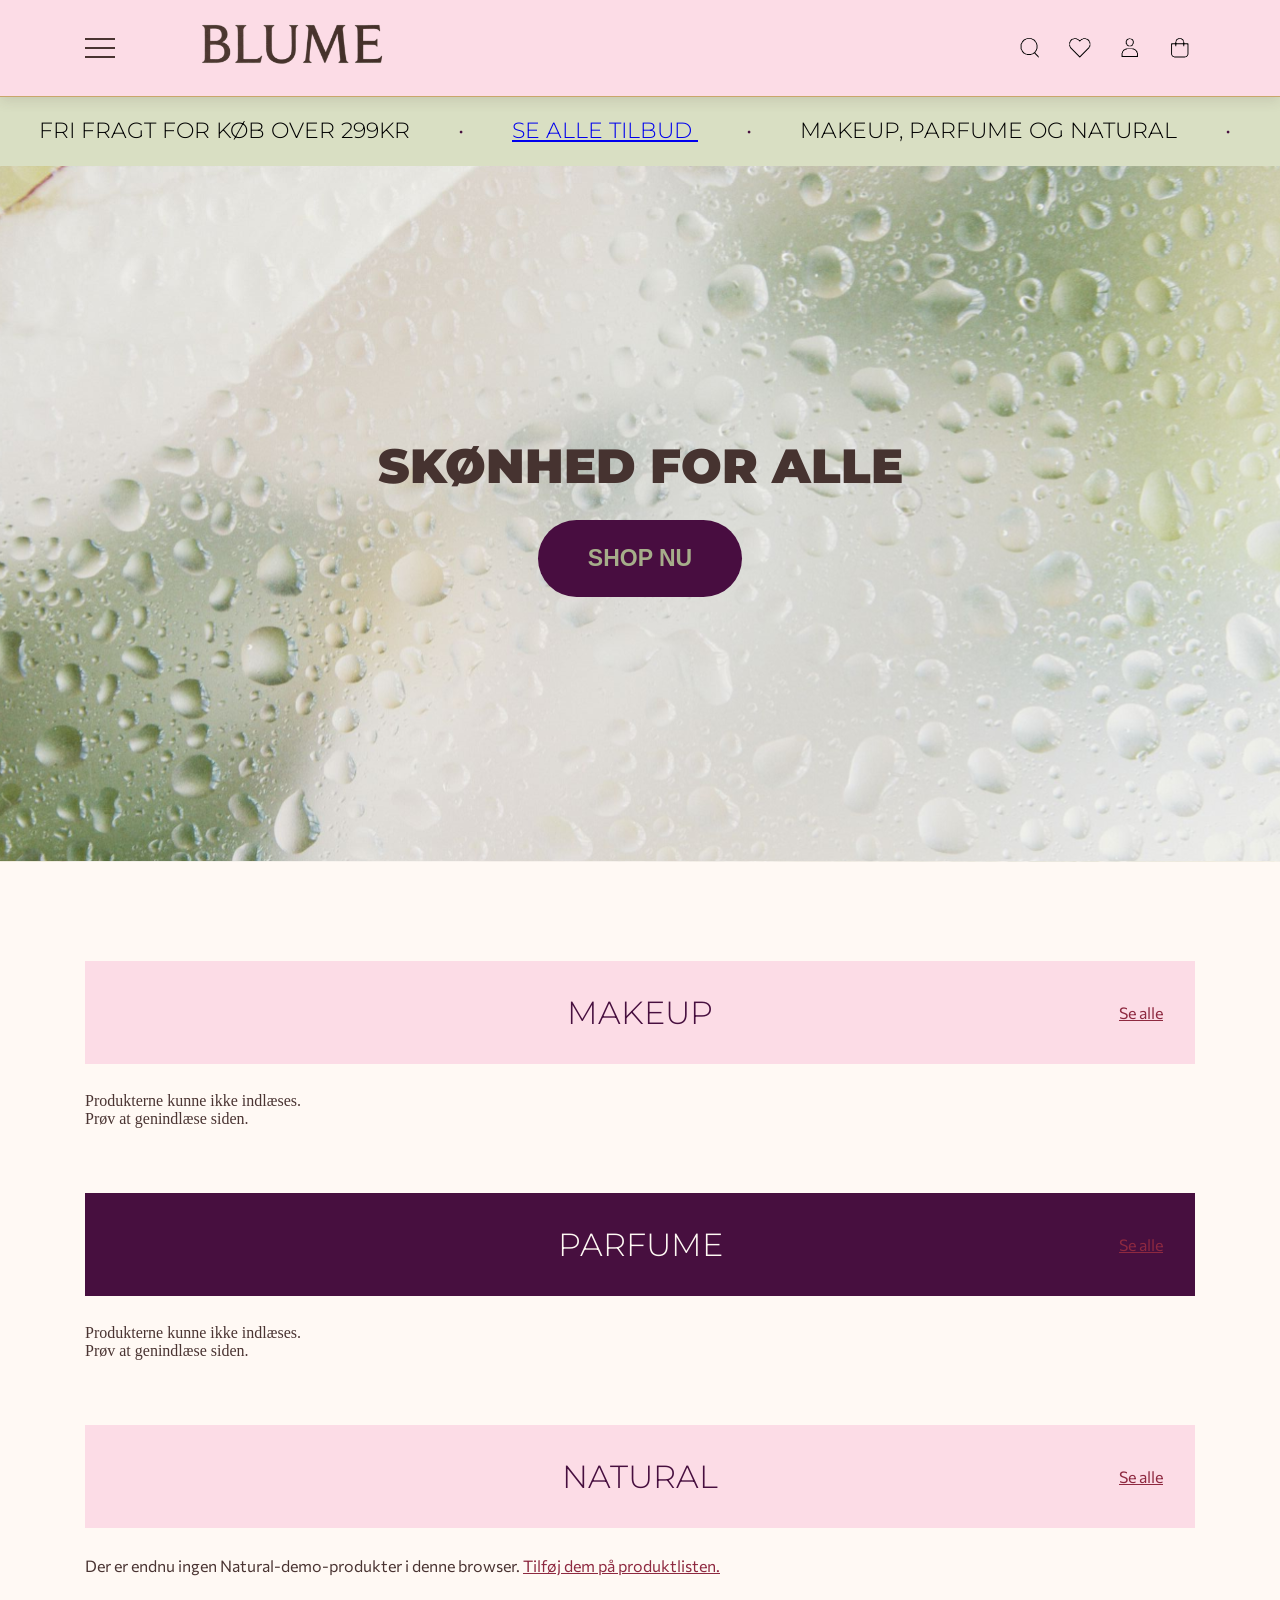
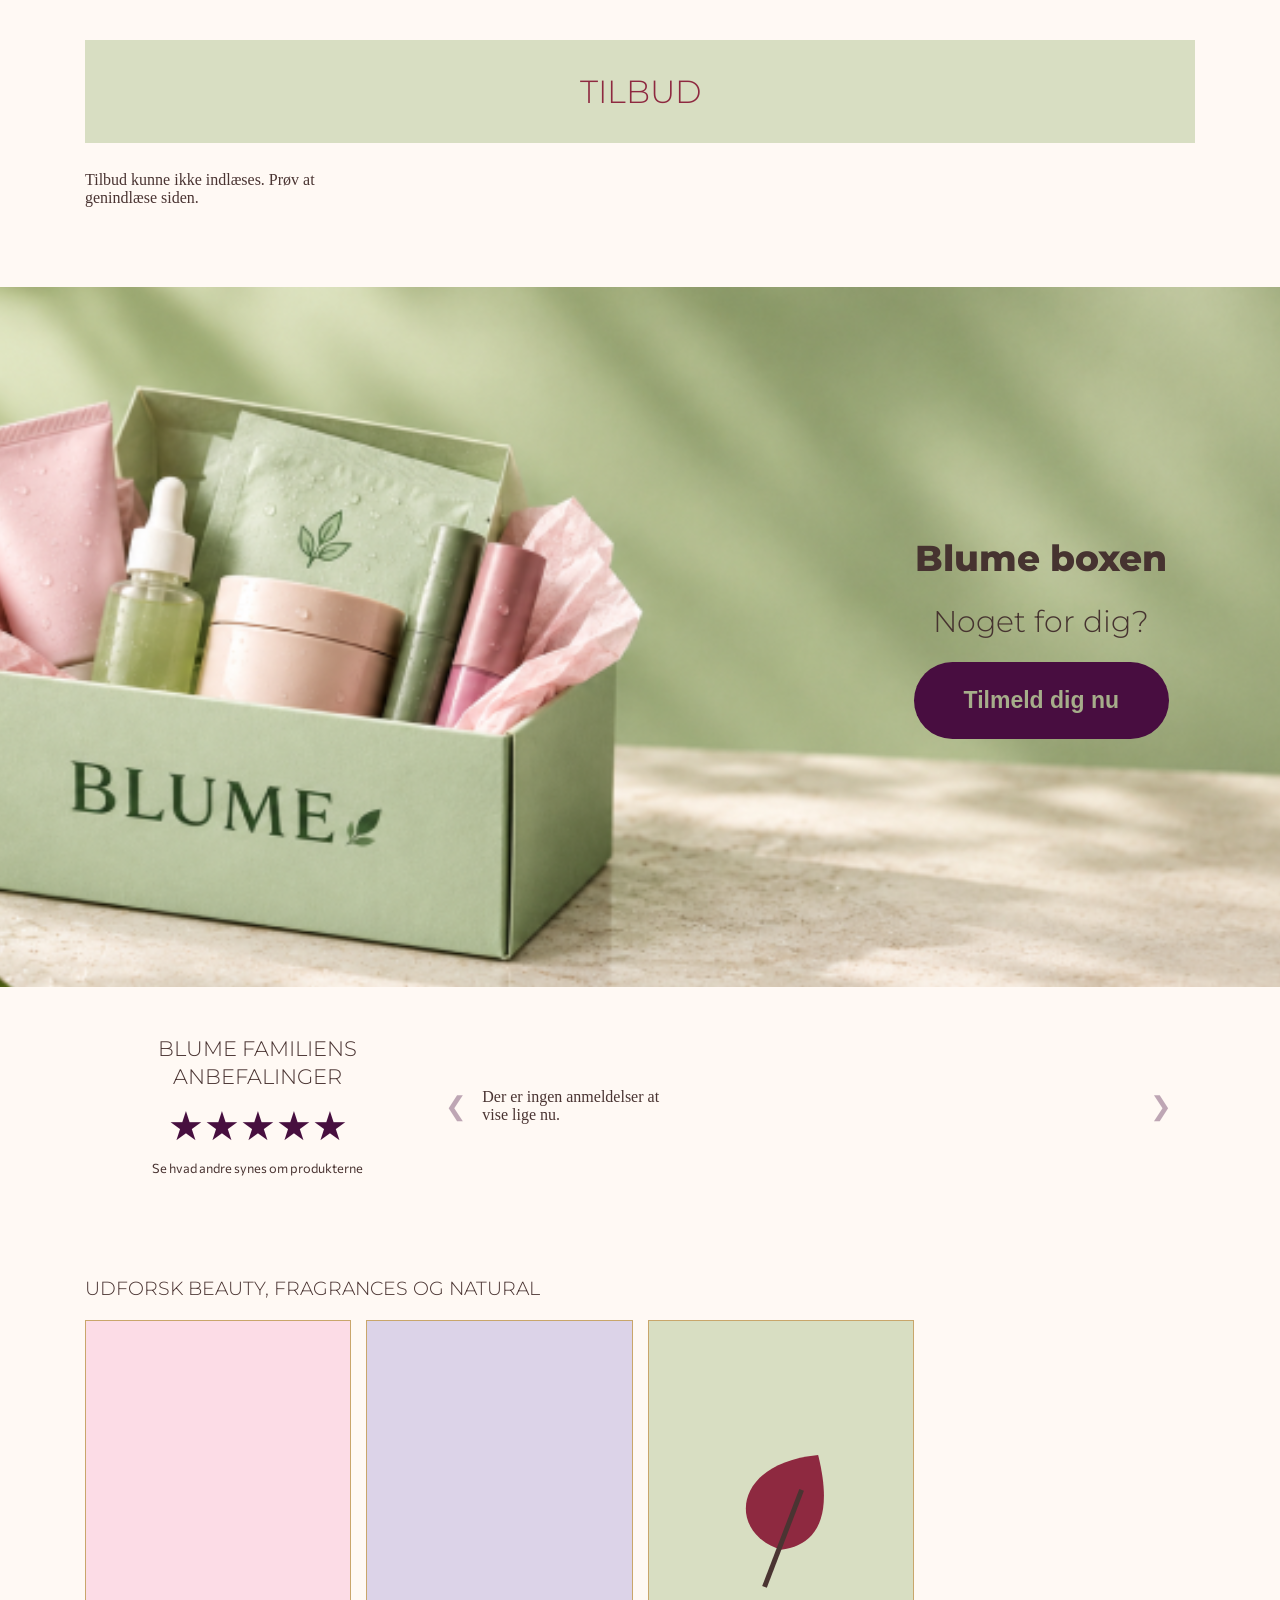
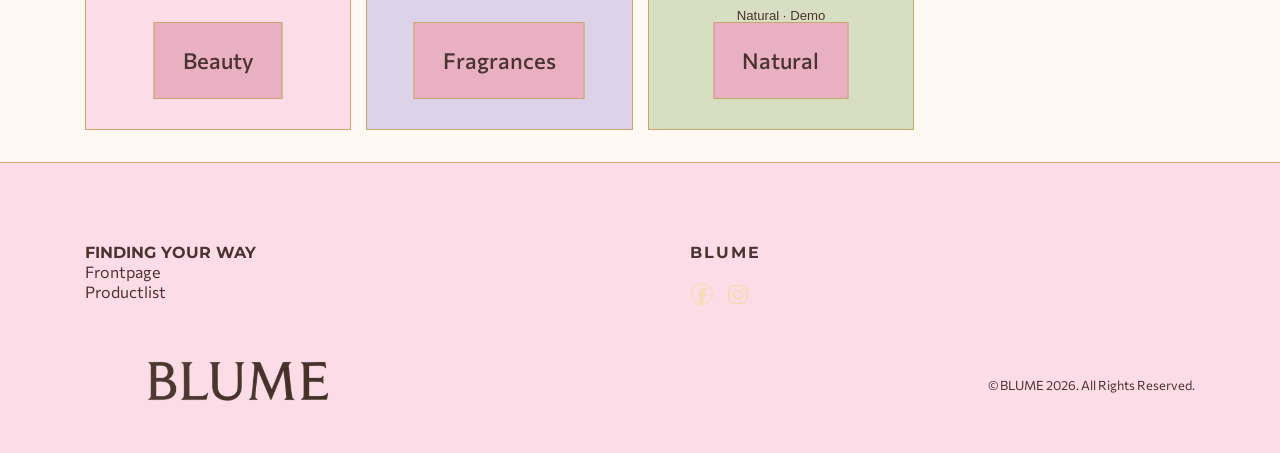
==== commit 1f25f24d: "reviews forside" ====
--- a/index.html
+++ b/index.html
@@ -124,6 +124,22 @@
                 </a>
             </div>
         </section>
+        <section class="blume-reviews" aria-labelledby="blume-reviews-title">
+            <div class="blume-reviews-intro">
+                <h2 id="blume-reviews-title">BLUME FAMILIENS ANBEFALINGER</h2>
+                <div class="blume-reviews-intro-stars" aria-hidden="true">★★★★★</div>
+                <p>Se hvad andre synes om produkterne</p>
+            </div>
+            <div class="blume-reviews-slider">
+                <button class="blume-reviews-arrow" id="reviews-prev" type="button"
+                    aria-label="Forrige anmeldelser">&#10094;</button>
+                <div class="blume-reviews-list" id="blume-reviews-list" aria-live="polite">
+                    <p>Henter anmeldelser …</p>
+                </div>
+                <button class="blume-reviews-arrow" id="reviews-next" type="button"
+                    aria-label="Næste anmeldelser">&#10095;</button>
+            </div>
+        </section>
         <section class="category-section">
             <h2>UDFORSK BEAUTY, FRAGRANCES OG NATURAL</h2>
 
@@ -169,6 +185,7 @@
     <script src="script.js"></script>
     <script src="api.js"></script>
     <script src="index.js"></script>
+    <script src="reviews.js"></script>
 </body>
 
 </html>
--- a/style.css
+++ b/style.css
@@ -373,7 +373,7 @@
   margin: 0;
   color: #463330;
   font-family: var(--font-family-h1);
-  font-size: 36px;
+  font-size: 48px;
   font-style: var(--font-weight-extrabold);
   font-weight: 900;
 }
@@ -1972,3 +1972,125 @@
     border-radius: 24px;
   }
 }
+
+.blume-reviews {
+  display: grid;
+  grid-template-columns: minmax(210px, 1fr) minmax(0, 2.4fr);
+  align-items: center;
+  gap: 32px;
+  padding: 48px 20px;
+  background: var(--color-porcelain);
+  color: var(--color-text);
+}
+
+.blume-reviews-intro {
+  text-align: center;
+}
+
+.blume-reviews-intro h2 {
+  margin: 0 0 12px;
+  font-family: var(--font-family-h2-h3);
+  font-size: 1.3rem;
+  line-height: 1.35;
+}
+
+.blume-reviews-intro-stars {
+  color: var(--color-plum);
+  font-size: 2.5rem;
+  white-space: nowrap;
+}
+
+.blume-reviews-intro p {
+  margin-top: 10px;
+  font-size: 0.8rem;
+}
+
+.blume-reviews-slider {
+  display: flex;
+  align-items: center;
+  gap: 12px;
+  min-width: 0;
+}
+
+.blume-reviews-arrow {
+  flex: 0 0 auto;
+  padding: 10px 3px;
+  background: transparent;
+  color: var(--color-plum);
+  border: 0;
+  font-size: 1.65rem;
+  cursor: pointer;
+}
+
+.blume-reviews-arrow:focus-visible {
+  outline: 2px solid var(--color-plum);
+  outline-offset: 3px;
+}
+
+.blume-reviews-arrow:disabled {
+  opacity: 0.35;
+  cursor: default;
+}
+
+.blume-reviews-list {
+  display: grid;
+  grid-template-columns: repeat(3, minmax(0, 1fr));
+  flex: 1;
+  gap: 20px;
+  min-width: 0;
+}
+
+.blume-review-card {
+  min-width: 0;
+  overflow-wrap: anywhere;
+}
+
+.blume-review-card h3 {
+  margin: 0 0 5px;
+  font-size: 1rem;
+  font-weight: 400;
+}
+
+.blume-review-name {
+  font-size: 0.8rem;
+}
+
+.blume-review-product {
+  display: block;
+  margin: 7px 0;
+  color: var(--color-plum);
+  font-size: 0.8rem;
+  font-weight: 600;
+  text-decoration: underline;
+  text-underline-offset: 2px;
+}
+
+.blume-review-stars {
+  padding-top: 6px;
+  border-top: 1px solid var(--color-warm-cocoa);
+  color: var(--color-plum);
+  font-size: 1rem;
+}
+
+.blume-review-comment {
+  margin-top: 8px;
+  font-size: 0.82rem;
+  line-height: 1.5;
+}
+
+@media (max-width: 900px) {
+  .blume-reviews {
+    grid-template-columns: 1fr;
+    gap: 25px;
+  }
+}
+
+@media (max-width: 650px) {
+  .blume-reviews {
+    padding: 32px 10px;
+  }
+
+  .blume-reviews-list {
+    grid-template-columns: 1fr;
+  }
+}
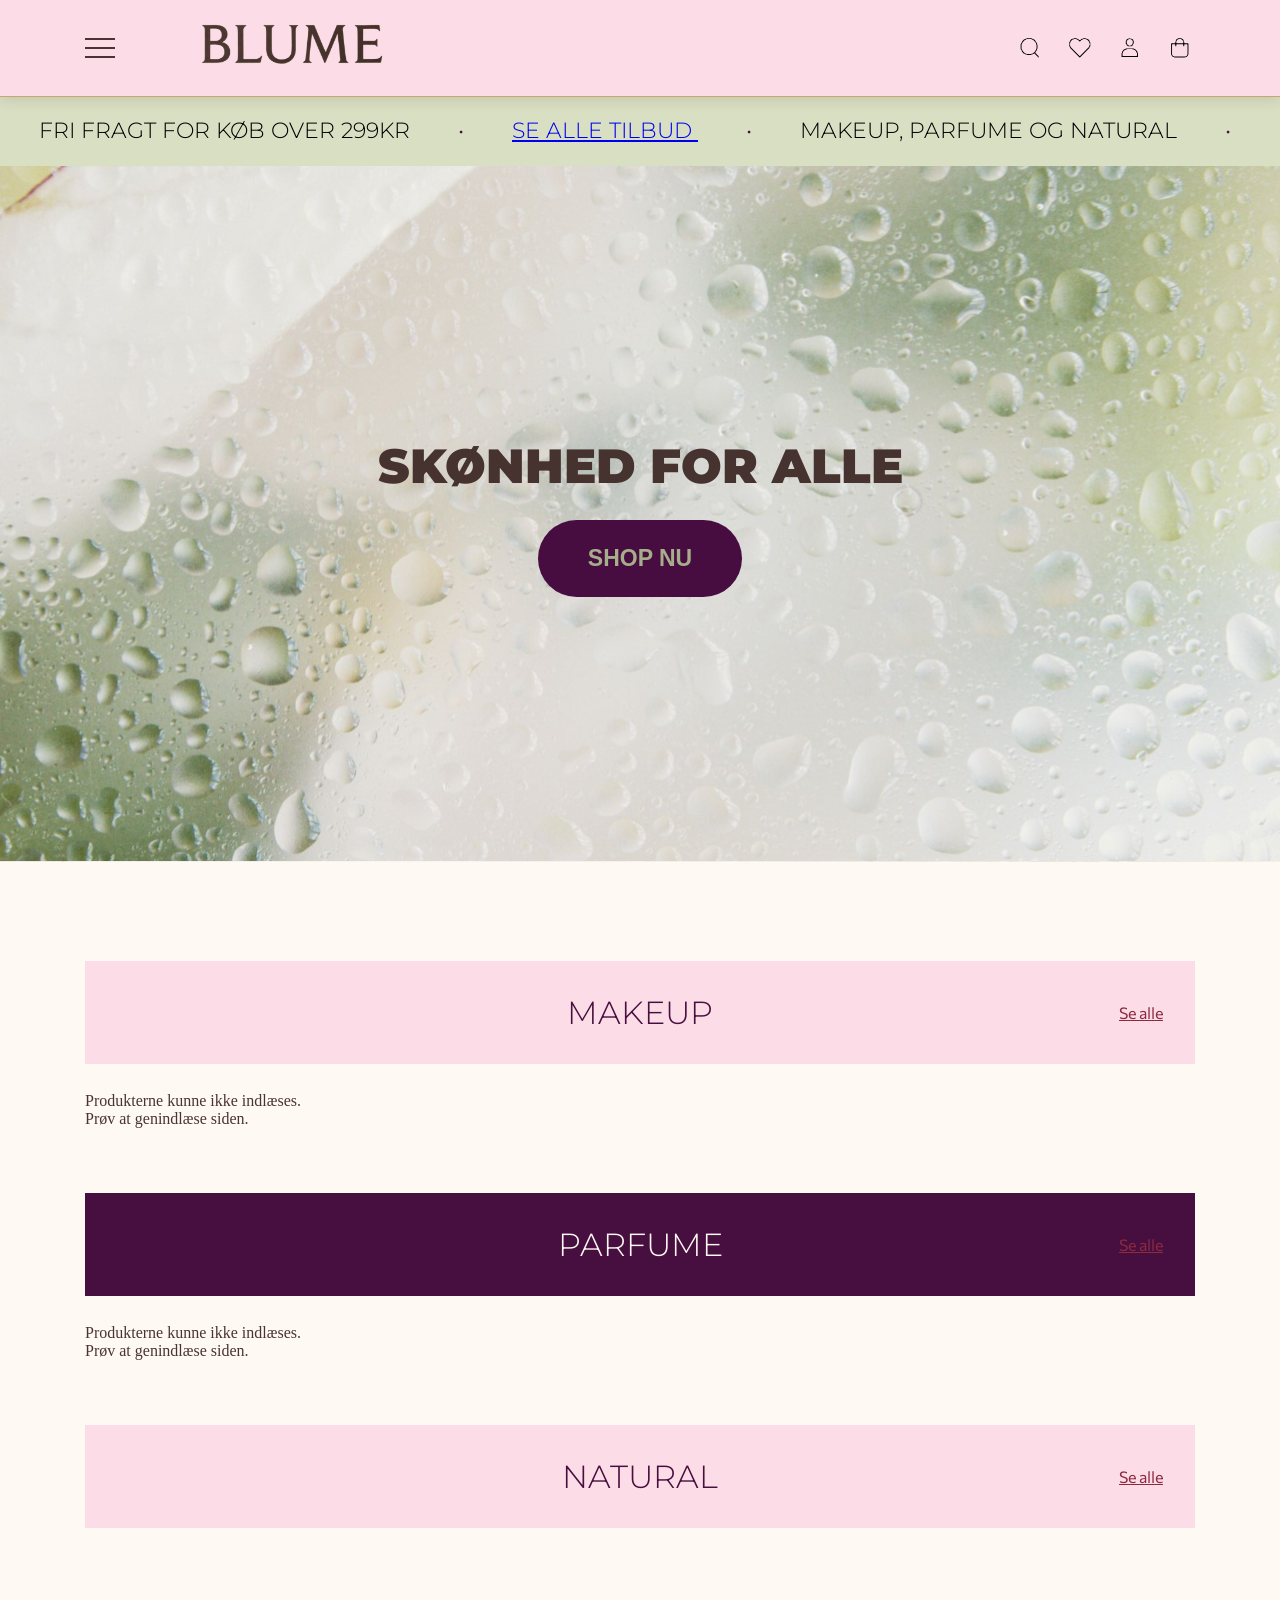
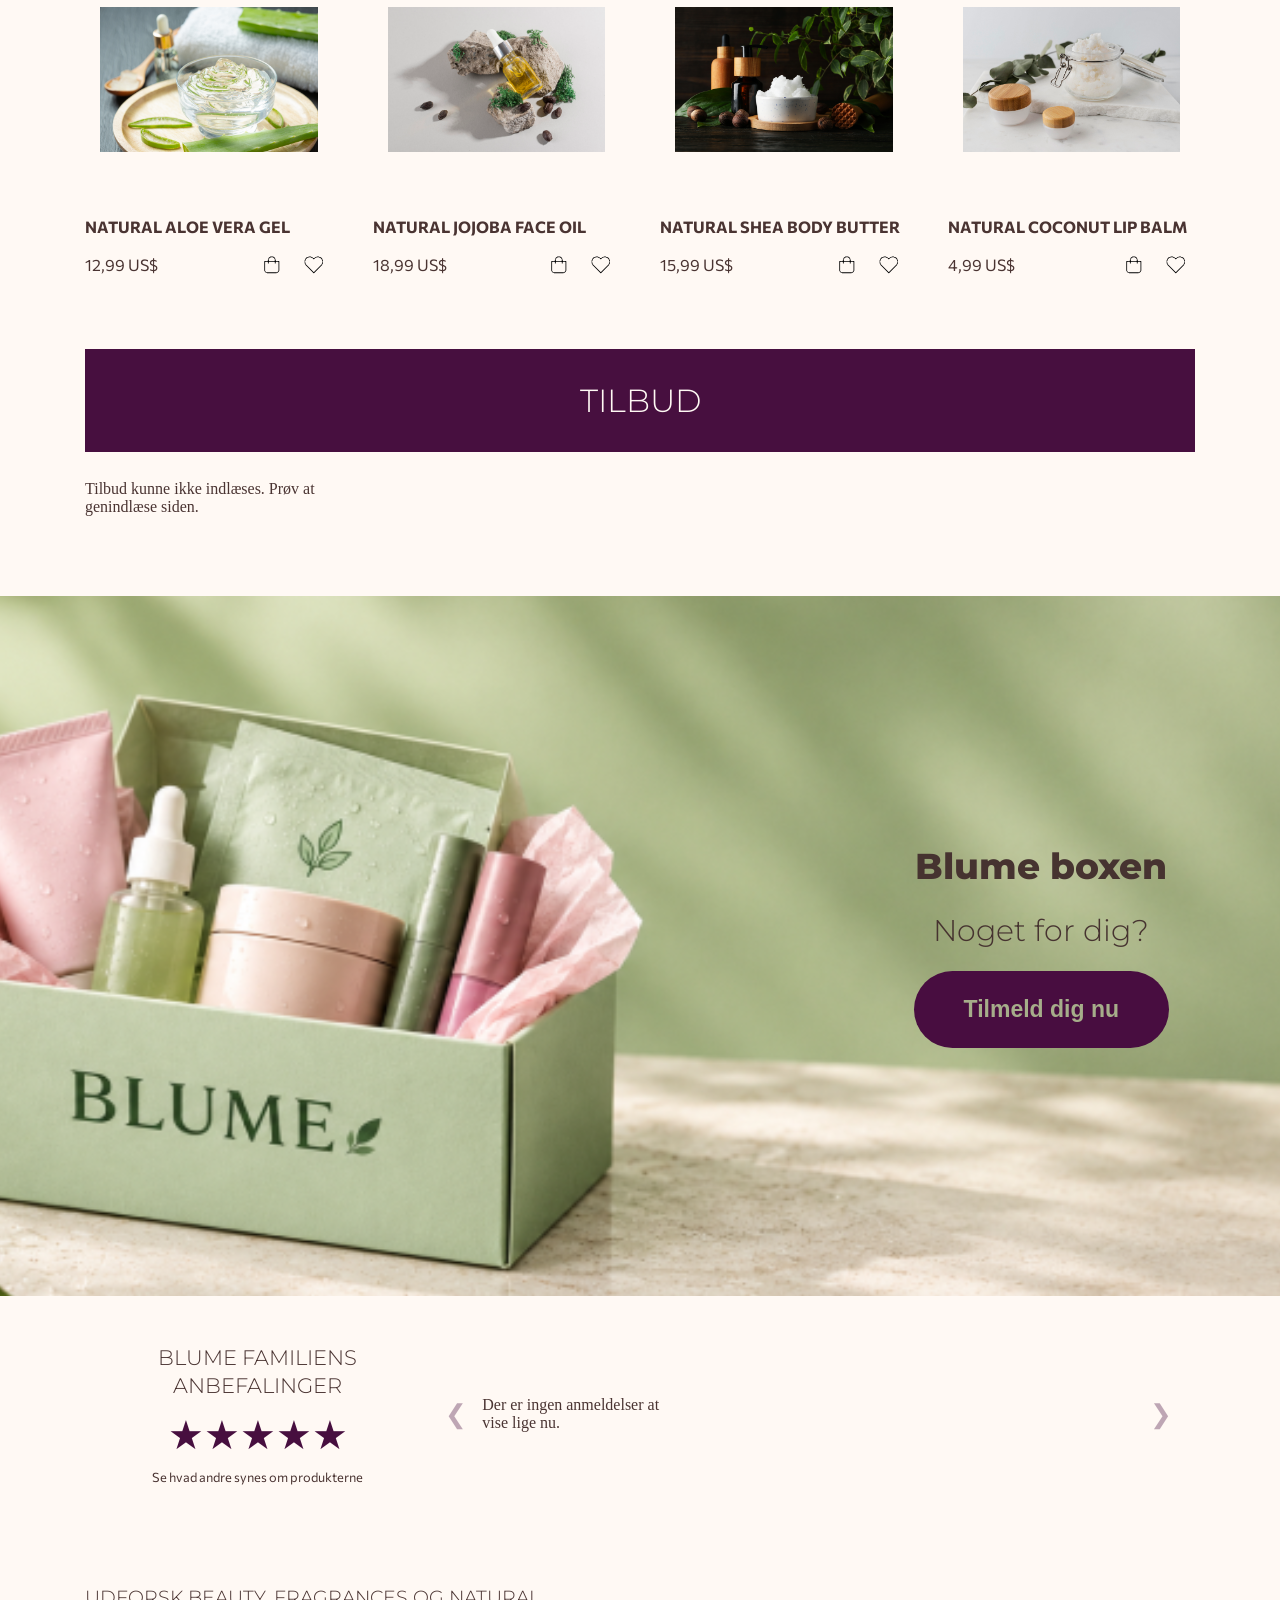
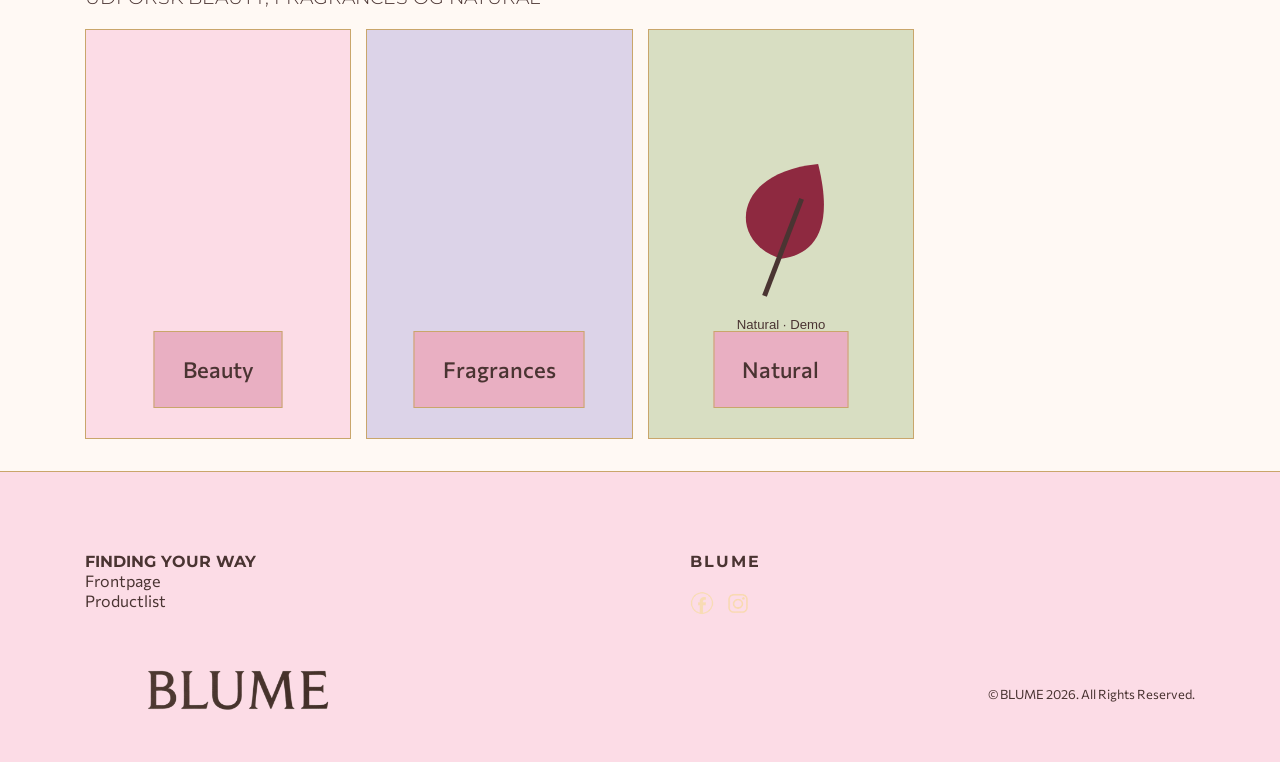
==== commit ae3f295f: "product side" ====
--- a/index.html
+++ b/index.html
@@ -2,6 +2,7 @@
 <html lang="da">
 
 <head>
+    <!-- Sidens metadata, skrifttyper og fælles styling. -->
     <meta charset="UTF-8">
     <meta name="viewport" content="width=device-width, initial-scale=1.0">
     <meta name="robots" content="noindex">
@@ -16,6 +17,7 @@
 </head>
 
 <body>
+    <!-- Fælles sidehoved med logo, menu og hurtige links. -->
     <header class="header">
 
         <a class="logo_wrap" href="index.html" aria-label="BLUME – forside">
@@ -56,6 +58,7 @@
     </header>
     <main>
 
+        <!-- Rullende beskeder om levering, nyheder og tilbud. -->
         <div class="announcement-bar" role="region" aria-label="Nyheder og tilbud">
             <div class="announcement-track">
                 <div class="announcement-group">
@@ -75,6 +78,7 @@
             </div>
         </div>
 
+        <!-- Forsidens hovedbanner og genvej til produkterne. -->
         <section class="hero">
             <div class="hero-content">
                 <h1>SKØNHED FOR ALLE</h1>
@@ -87,6 +91,7 @@
 
 
         <div class="frontpage-products" id="frontpage-products">
+            <!-- Produktsektioner udfyldes med data af index.js. -->
             <section class="frontpage-product-section" aria-labelledby="beauty-heading">
                 <div class="frontpage-section-heading">
                     <h2 id="beauty-heading">MAKEUP</h2>
@@ -99,7 +104,8 @@
                     <h2 id="fragrances-heading">PARFUME</h2>
                     <a href="productlist.html?category=fragrances">Se alle</a>
                 </div>
-                <div class="frontpage-product-grid" id="fragrances-products" aria-live="polite">Henter produkter …</div>
+                <div class="frontpage-product-grid" id="fragrances-products" aria-live="polite">Henter produkter …
+                </div>
             </section>
             <section class="frontpage-product-section" aria-labelledby="natural-heading">
                 <div class="frontpage-section-heading">
@@ -115,6 +121,7 @@
                 <div class="frontpage-product-grid" id="sale-products-grid" aria-live="polite">Henter tilbud …</div>
             </section>
         </div>
+        <!-- Kampagnebanner for BLUME-boksen. -->
         <section class="goodiebox">
             <div class="goodiebox-content">
                 <h1>Blume boxen</h1>
@@ -124,6 +131,7 @@
                 </a>
             </div>
         </section>
+        <!-- Anmeldelser hentes og vises som karrusel af reviews.js. -->
         <section class="blume-reviews" aria-labelledby="blume-reviews-title">
             <div class="blume-reviews-intro">
                 <h2 id="blume-reviews-title">BLUME FAMILIENS ANBEFALINGER</h2>
@@ -140,6 +148,7 @@
                     aria-label="Næste anmeldelser">&#10095;</button>
             </div>
         </section>
+        <!-- Kategorikort oprettes dynamisk af index.js. -->
         <section class="category-section">
             <h2>UDFORSK BEAUTY, FRAGRANCES OG NATURAL</h2>
 
@@ -149,6 +158,7 @@
         </section>
 
     </main>
+    <!-- Fælles sidefod med navigation og sociale links. -->
     <footer class="footer">
         <div class="footer-grid">
 
@@ -182,6 +192,7 @@
             <p>© BLUME 2026. All Rights Reserved.</p>
         </div>
     </footer>
+    <!-- Fælles scripts indlæses før sidens egne data- og visningsscripts. -->
     <script src="script.js"></script>
     <script src="api.js"></script>
     <script src="index.js"></script>
--- a/style.css
+++ b/style.css
@@ -723,6 +723,31 @@
   position: relative;
 }
 
+.product-favorite {
+  position: absolute;
+  top: 12px;
+  left: 12px;
+  display: grid;
+  place-items: center;
+  width: 44px;
+  height: 44px;
+  background: var(--color-porcelain);
+  color: var(--color-warm-cocoa);
+  border: 1px solid var(--color-champagne-gold);
+  border-radius: 50%;
+  font-size: 1.5rem;
+  cursor: pointer;
+}
+
+.product-favorite[aria-pressed="true"] {
+  color: var(--color-cherry-lacquer);
+}
+
+.product-favorite:focus-visible {
+  outline: 3px solid var(--color-cherry-lacquer);
+  outline-offset: 3px;
+}
+
 .detail-sale-tag {
   position: absolute;
   top: 0;
@@ -736,6 +761,7 @@
 .detail-sale-tag:empty {
   display: none;
 }
+
 .detail-soldout-tag {
   position: absolute;
   top: 0;
@@ -752,6 +778,10 @@
   display: none;
 }
 
+.detail-soldout-tag:empty {
+  display: none;
+}
+
 /* ========================================
    PRODUCT BUTTON
 ======================================== */
@@ -763,6 +793,18 @@
   padding: 12px 15px;
   text-align: center;
   align-self: end;
+}
+
+/* Holder produktlink og kurveknap samlet i produktkortet. */
+.product-actions {
+  display: grid;
+  gap: 8px;
+  align-self: end;
+}
+
+.product .product-actions .btn {
+  width: 100%;
+  margin: 0;
 }
 
 /* ========================================
@@ -1042,6 +1084,43 @@
   text-decoration: line-through;
 }
 
+.purchase-actions {
+  display: grid;
+  gap: 14px;
+}
+
+.quantity-selector {
+  display: flex;
+  align-items: center;
+  justify-content: space-between;
+  width: 132px;
+  min-height: 44px;
+  padding: 4px;
+  border: 1px solid var(--color-porcelain);
+  color: var(--color-porcelain);
+  font-family: var(--font-family-p);
+}
+
+.quantity-selector button {
+  width: 34px;
+  height: 34px;
+  background: transparent;
+  color: inherit;
+  border: 0;
+  font-size: 1.25rem;
+  cursor: pointer;
+}
+
+.quantity-selector button:disabled {
+  opacity: 0.45;
+  cursor: not-allowed;
+}
+
+.quantity-value {
+  min-width: 24px;
+  text-align: center;
+}
+
 .detail-original-price:empty {
   display: none;
 }
@@ -1094,6 +1173,11 @@
   border-color: var(--color-porcelain);
 }
 
+.product-buy-box .add-to-basket:disabled {
+  opacity: 0.55;
+  cursor: not-allowed;
+}
+
 /* ========================================
    RESPONSIVE - TABLET
 ======================================== */
@@ -1615,15 +1699,10 @@
   cursor: pointer;
 }
 .btn:hover,
-.btn.active,
-#add-natural {
+.btn.active {
   background: var(--color-cherry-lacquer);
   color: var(--color-porcelain);
   border-color: var(--color-cherry-lacquer);
-}
-#add-natural:hover {
-  background: var(--color-warm-cocoa);
-  border-color: var(--color-warm-cocoa);
 }
 .btn:disabled {
   opacity: 0.65;
@@ -1750,10 +1829,10 @@
   }
 }
 
-/* Rabatmærker: kaffebrun baggrund med lavendelfarvet tekst. */
+/* Rabatmærker: plumfarvet baggrund med lavendelfarvet tekst. */
 .product.discount .discount_tag,
 .product-detail-image .detail-sale-tag {
-  background-color: var(--color-warm-cocoa);
+  background-color: var(--color-plum);
   color: var(--color-lavender-mist);
 }
 .discount .discount_tag,
@@ -1786,10 +1865,12 @@
   color: var(--color-plum);
 }
 
-.frontpage-product-section[aria-labelledby="fragrances-heading"] .frontpage-section-heading {
+.frontpage-product-section[aria-labelledby="fragrances-heading"] .frontpage-section-heading,
+.frontpage-product-section[aria-labelledby="sale-heading"] .frontpage-section-heading {
   background-color: var(--color-plum);
 }
-.frontpage-product-section[aria-labelledby="fragrances-heading"] .frontpage-section-heading h2 {
+.frontpage-product-section[aria-labelledby="fragrances-heading"] .frontpage-section-heading h2,
+.frontpage-product-section[aria-labelledby="sale-heading"] .frontpage-section-heading h2 {
   color: var(--color-porcelain);
 }
 
@@ -1799,13 +1880,6 @@
 .frontpage-product-section[aria-labelledby="natural-heading"] .frontpage-section-heading h2 {
   color: var(--color-plum);
 }
-.frontpage-product-section[aria-labelledby="sale-heading"] .frontpage-section-heading {
-  background-color: var(--color-matcha-cream);
-}
-.frontpage-product-section[aria-labelledby="sale-heading"] .frontpage-section-heading h2 {
-  color: var(--color-cherry-lacquer);
-}
-
 .frontpage-section-heading h2 {
   grid-column: 2;
   margin: 0;
@@ -1843,10 +1917,17 @@
   top: 10px;
   right: 10px;
   padding: 8px 12px;
-  background-color: var(--color-cherry-lacquer);
+  background-color: var(--color-plum);
   color: var(--color-porcelain);
-  font-family: var(--font-family-btn);
+  font-family: var(--font-family-h2-h3);
+  font-weight: var(--font-weight-bold);
   font-size: 0.8rem;
+}
+
+#fragrances-products .frontpage-sale-tag,
+#sale-products-grid .frontpage-sale-tag {
+  background-color: var(--color-soft-pink);
+  color: var(--color-plum);
 }
 
 .frontpage-product-link {
@@ -1973,6 +2054,213 @@
   }
 }
 
+/* Kurvens hovedlayout og oversigt over de valgte varer. */
+.basket-page {
+  min-height: 70vh;
+  padding: 150px 85px 80px;
+}
+
+.basket-heading {
+  display: flex;
+  align-items: baseline;
+  justify-content: space-between;
+  gap: 20px;
+  margin-bottom: 35px;
+  padding-bottom: 18px;
+  border-bottom: 1px solid var(--color-champagne-gold);
+}
+
+.basket-heading h1 {
+  margin: 0;
+  text-align: left;
+}
+
+.basket-heading p {
+  margin: 0;
+}
+
+.basket-layout {
+  display: grid;
+  grid-template-columns: minmax(0, 1fr) 300px;
+  align-items: start;
+  gap: 40px;
+}
+
+.basket-items {
+  display: grid;
+  gap: 18px;
+}
+
+/* Hver vare vises som en række med billede, antal og handlinger. */
+.basket-item {
+  display: grid;
+  grid-template-columns: 100px minmax(0, 1fr) auto auto auto;
+  align-items: center;
+  gap: 20px;
+  padding-bottom: 18px;
+  border-bottom: 1px solid var(--color-champagne-gold);
+}
+
+.basket-item > img {
+  display: block;
+  width: 100px;
+  height: 100px;
+  object-fit: contain;
+}
+
+.basket-item-details h2 {
+  margin: 0 0 8px;
+  font-size: 1rem;
+  font-weight: var(--font-weight-bold);
+  text-transform: none;
+}
+
+.basket-item-details p {
+  margin: 0;
+}
+
+.basket-quantity {
+  display: flex;
+  align-items: center;
+  gap: 10px;
+}
+
+.basket-quantity-button {
+  display: grid;
+  place-items: center;
+  width: 36px;
+  height: 36px;
+  background: var(--color-porcelain);
+  color: var(--color-warm-cocoa);
+  border: 1px solid var(--color-warm-cocoa);
+  font-size: 1.2rem;
+  cursor: pointer;
+}
+
+.basket-line-total {
+  white-space: nowrap;
+}
+
+.basket-remove,
+.basket-continue {
+  color: var(--color-cherry-lacquer);
+  font: inherit;
+  text-decoration: underline;
+  text-underline-offset: 3px;
+}
+
+.basket-remove {
+  padding: 5px;
+  background: transparent;
+  border: 0;
+  cursor: pointer;
+}
+
+/* Samler subtotal og kurvens fælles handlinger i sidepanelet. */
+.basket-summary {
+  display: grid;
+  gap: 18px;
+  padding: 24px;
+  background: var(--color-soft-pink);
+  border: 1px solid var(--color-champagne-gold);
+}
+
+.basket-summary h2 {
+  margin: 0;
+}
+
+.basket-summary-row {
+  display: flex;
+  justify-content: space-between;
+  gap: 16px;
+  padding-bottom: 14px;
+  border-bottom: 1px solid var(--color-champagne-gold);
+  font-family: var(--font-family-p);
+}
+
+.basket-summary > p {
+  margin: 0;
+  font-size: 0.85rem;
+}
+
+.basket-summary .btn {
+  width: 100%;
+  margin: 0;
+  text-align: center;
+  cursor: pointer;
+}
+
+.basket-summary .btn:disabled {
+  cursor: not-allowed;
+}
+
+.basket-continue {
+  justify-self: center;
+  font-family: var(--font-family-p);
+  font-size: 0.9rem;
+}
+
+.basket-empty {
+  padding: 20px 0;
+}
+
+/* På mindre skærme vises oversigten under varelisten. */
+@media (max-width: 800px) {
+  .basket-page {
+    padding: 60px 25px;
+  }
+
+  .basket-layout {
+    grid-template-columns: 1fr;
+    gap: 30px;
+  }
+}
+
+/* Mobiltilpasning af varelinjer, så antal og priser stadig kan læses. */
+@media (max-width: 600px) {
+  .basket-page {
+    padding: 40px 15px;
+  }
+
+  .basket-heading {
+    align-items: start;
+  }
+
+  .basket-heading h1 {
+    font-size: 2rem;
+  }
+
+  .basket-item {
+    grid-template-columns: 72px minmax(0, 1fr) auto;
+    gap: 12px;
+  }
+
+  .basket-item > img {
+    grid-row: span 2;
+    width: 72px;
+    height: 72px;
+  }
+
+  .basket-item-details h2 {
+    overflow-wrap: anywhere;
+  }
+
+  .basket-quantity {
+    grid-column: 2;
+  }
+
+  .basket-line-total {
+    grid-column: 3;
+    grid-row: 2;
+  }
+
+  .basket-remove {
+    grid-column: 3;
+    grid-row: 1;
+  }
+}
+
+/* Anmeldelsesfeltets kolonner, kort og navigationsknapper. */
 .blume-reviews {
   display: grid;
   grid-template-columns: minmax(210px, 1fr) minmax(0, 2.4fr);
@@ -2094,3 +2382,409 @@
     grid-template-columns: 1fr;
   }
 }
+
+/* BLUME product page */
+.product-page {
+  width: 100%;
+  max-width: none;
+  min-height: 0;
+  padding: 115px 0 0;
+  background: var(--color-porcelain);
+}
+
+.product-page .back-link {
+  display: block;
+  width: fit-content;
+  margin: 0 0 40px max(30px, calc((100% - 1100px) / 2));
+  font-family: Arial, sans-serif;
+  font-size: 32px;
+  line-height: 1;
+  text-decoration: none;
+}
+
+.product-page .product-detail {
+  display: grid;
+  grid-template-columns: 300px minmax(0, 1fr);
+  align-items: start;
+  gap: 32px;
+  width: calc(100% - 60px);
+  max-width: 1100px;
+  margin: 0 auto;
+  padding: 0 0 80px;
+}
+
+.product-page .product-detail-image {
+  position: relative;
+  width: 100%;
+  aspect-ratio: 1 / 1;
+  overflow: hidden;
+  border-radius: 18px;
+  background: #dedede;
+}
+
+.product-page .detail-image {
+  display: block;
+  width: 100%;
+  height: 100%;
+  object-fit: contain;
+}
+
+.product-page .favorite-button {
+  position: absolute;
+  top: 10px;
+  right: 10px;
+  left: auto;
+  z-index: 2;
+}
+
+.product-page .favorite-button[aria-pressed="true"] {
+  color: var(--color-plum);
+}
+
+.product-page .detail-sale-tag {
+  position: absolute;
+  top: 8px;
+  right: auto;
+  left: 8px;
+  z-index: 1;
+}
+
+.product-page .detail-soldout-tag:not(:empty) {
+  top: auto;
+  bottom: 8px;
+}
+
+.product-page .product-content {
+  display: grid;
+  grid-template-columns: minmax(0, 1fr) minmax(230px, 0.8fr);
+  align-items: start;
+  gap: 32px;
+  min-width: 0;
+}
+
+.product-page .product-buy-box {
+  display: flex;
+  flex-direction: column;
+  align-items: stretch;
+  gap: 0;
+  min-width: 0;
+  padding: 0;
+  background: transparent;
+  border: 0;
+}
+
+.product-page .detail-brand {
+  margin: 0 0 6px;
+  color: #171313;
+  font-family: var(--font-family-h2-h3);
+  font-size: 18px;
+  font-weight: 400;
+  text-transform: uppercase;
+}
+
+.product-page .detail-name {
+  margin: 0 0 8px;
+  color: #171313;
+  font-family: Georgia, "Times New Roman", serif;
+  font-size: 26px;
+  font-style: normal;
+  font-weight: 400;
+  line-height: 1.2;
+  text-align: left;
+  text-transform: uppercase;
+}
+
+.product-page .product-specifications h2 {
+  margin: 0;
+  color: #21191b;
+  font-size: 12px;
+  font-weight: 700;
+}
+
+.product-page .product-info-lines p {
+  margin: 0;
+  padding: 10px 0;
+  border-bottom: 2px solid #21191b;
+  color: #21191b;
+  font-family: var(--font-family-p);
+  font-size: 12px;
+  line-height: 1.4;
+}
+
+.product-page .product-category {
+  color: #21191b;
+  font-family: var(--font-family-p);
+  font-size: 12px;
+}
+
+.product-page .product-detail-price {
+  display: flex;
+  flex-direction: row;
+  align-items: baseline;
+  flex-wrap: wrap;
+  gap: 10px;
+  margin-top: 12px;
+}
+
+.product-page .product-detail-price p {
+  margin: 0;
+  color: #171313;
+  font-family: var(--font-family-p);
+  font-size: 17px;
+  font-weight: 400;
+}
+
+.product-page .detail-original-price:not(:empty) {
+  color: #777;
+  font-size: 13px;
+  text-decoration: line-through;
+}
+
+.product-page .purchase-actions {
+  display: flex;
+  align-items: center;
+  flex-wrap: wrap;
+  gap: 10px;
+  margin-top: 8px;
+}
+
+.product-page .quantity-selector {
+  display: flex;
+  align-items: center;
+  justify-content: space-between;
+  gap: 10px;
+  min-width: 100px;
+  padding: 6px 10px;
+  border: 0;
+  border-radius: 30px;
+  background: var(--color-plum);
+  color: white;
+  font-size: 12px;
+}
+
+.product-page .quantity-selector button {
+  width: auto;
+  height: auto;
+  padding: 0;
+  border: 0;
+  background: transparent;
+  color: white;
+  font: inherit;
+  cursor: pointer;
+}
+
+.product-page .quantity-selector button:disabled {
+  opacity: 0.5;
+  cursor: not-allowed;
+}
+
+.product-page .quantity-value {
+  min-width: 10px;
+  text-align: center;
+}
+
+.product-page .add-to-cart {
+  width: auto;
+  padding: 9px 13px;
+  border: 0;
+  border-radius: 30px;
+  background: var(--color-plum);
+  color: white;
+  font-family: var(--font-family-p);
+  font-size: 12px;
+  font-weight: 700;
+  cursor: pointer;
+}
+
+.product-page .add-to-cart:hover {
+  background: var(--color-cherry-lacquer);
+  color: white;
+  border-color: transparent;
+}
+
+.product-page .add-to-cart:disabled {
+  cursor: not-allowed;
+  opacity: 0.5;
+}
+
+.product-page .cart-message {
+  margin: 10px 0 0;
+  color: #21191b;
+  font-size: 12px;
+}
+
+@media (max-width: 650px) {
+  .product-page {
+    padding-top: 95px;
+  }
+
+  .product-page .product-detail {
+    grid-template-columns: minmax(0, 1fr);
+    width: calc(100% - 30px);
+    gap: 24px;
+    padding-bottom: 80px;
+  }
+
+  .product-page .product-detail-image {
+    width: 100%;
+    max-width: 500px;
+    margin: 0 auto;
+  }
+
+  .product-page .back-link {
+    margin-left: 15px;
+    font-size: 28px;
+  }
+}
+
+/* Behold billedkortets nye udseende, men brug den oprindelige tekst og købskasse. */
+.product-page .product-buy-box {
+  gap: 25px;
+  padding: 30px;
+  background: var(--color-lavender-mist);
+  border: 1px solid var(--color-champagne-gold);
+}
+
+.product-page .product-buy-box h2 {
+  margin: 0;
+  color: var(--color-warm-cocoa);
+  font-family: var(--font-family-h2-h3);
+  font-size: 1.8rem;
+  line-height: 1.3;
+  text-align: left;
+}
+
+.product-page .detail-name {
+  margin: 0;
+  color: var(--color-warm-cocoa);
+  font-family: var(--font-family-h2-h3);
+  font-size: 1.8rem;
+  font-style: normal;
+  font-weight: var(--font-weight-bold);
+  line-height: 1.3;
+  text-align: left;
+  text-transform: uppercase;
+}
+
+.product-page .product-specifications h2 {
+  margin: 20px 0 5px;
+  color: var(--color-warm-cocoa);
+  font-family: var(--font-family-h2-h3);
+  font-size: 1.1rem;
+}
+
+.product-page .brand-information {
+  margin-top: 0;
+}
+
+.product-page .brand-information .detail-brand {
+  margin: 0 0 15px;
+  color: var(--color-cherry-lacquer);
+  font-size: 2rem;
+}
+
+.product-page .product-buy-box .product-category {
+  color: var(--color-warm-cocoa);
+  font-family: var(--font-family-p);
+  font-size: 0.9rem;
+}
+
+.product-page .product-detail-price {
+  display: flex;
+  flex-direction: column;
+  gap: 5px;
+  margin-top: 0;
+}
+
+.product-page .product-detail-price p {
+  margin: 0;
+  color: var(--color-cherry-lacquer);
+  font-family: var(--font-family-p);
+  font-size: 1.5rem;
+  font-weight: 700;
+}
+
+.product-page .product-detail-price .detail-original-price:not(:empty) {
+  color: var(--color-warm-cocoa);
+  font-size: 1rem;
+  font-weight: 400;
+  text-decoration: line-through;
+}
+
+.product-page .purchase-actions {
+  display: grid;
+  grid-template-columns: repeat(2, minmax(0, 1fr));
+  align-items: center;
+  gap: 14px;
+  margin-top: 0;
+}
+
+.product-page .quantity-selector {
+  width: 100%;
+  min-width: 0;
+  height: 56px;
+  min-height: 56px;
+  border: 0;
+  border-radius: 30px;
+  background: var(--color-plum);
+  color: var(--color-porcelain);
+}
+
+.product-page .quantity-selector button {
+  width: 34px;
+  height: 34px;
+  color: var(--color-porcelain);
+}
+
+.product-page .product-buy-box .add-to-basket {
+  width: 100%;
+  height: 56px;
+  min-width: 0;
+  padding: 10px 12px;
+  background: var(--color-plum);
+  color: var(--color-porcelain);
+  border: 1px solid var(--color-plum);
+  border-radius: 30px;
+  font-family: var(--font-family-btn);
+  font-size: 1rem;
+  line-height: 1.2;
+  text-align: center;
+}
+
+.product-page .product-buy-box .add-to-basket:hover {
+  background: var(--color-porcelain);
+  color: var(--color-plum);
+  border-color: var(--color-plum);
+}
+
+.product-page #product-action-status {
+  margin: 0;
+  color: var(--color-warm-cocoa);
+  font-size: 0.9rem;
+}
+
+@media (max-width: 900px) {
+  .product-page .product-detail {
+    grid-template-columns: minmax(0, 1fr);
+    max-width: 600px;
+  }
+}
+
+@media (max-width: 650px) {
+  .product-page .product-content {
+    grid-template-columns: minmax(0, 1fr);
+    gap: 24px;
+  }
+
+  .product-page .product-detail-image {
+    max-width: 500px;
+  }
+
+  .product-page .product-buy-box {
+    padding: 24px;
+  }
+
+  .product-page .purchase-actions {
+    grid-template-columns: minmax(0, 1fr);
+  }
+}
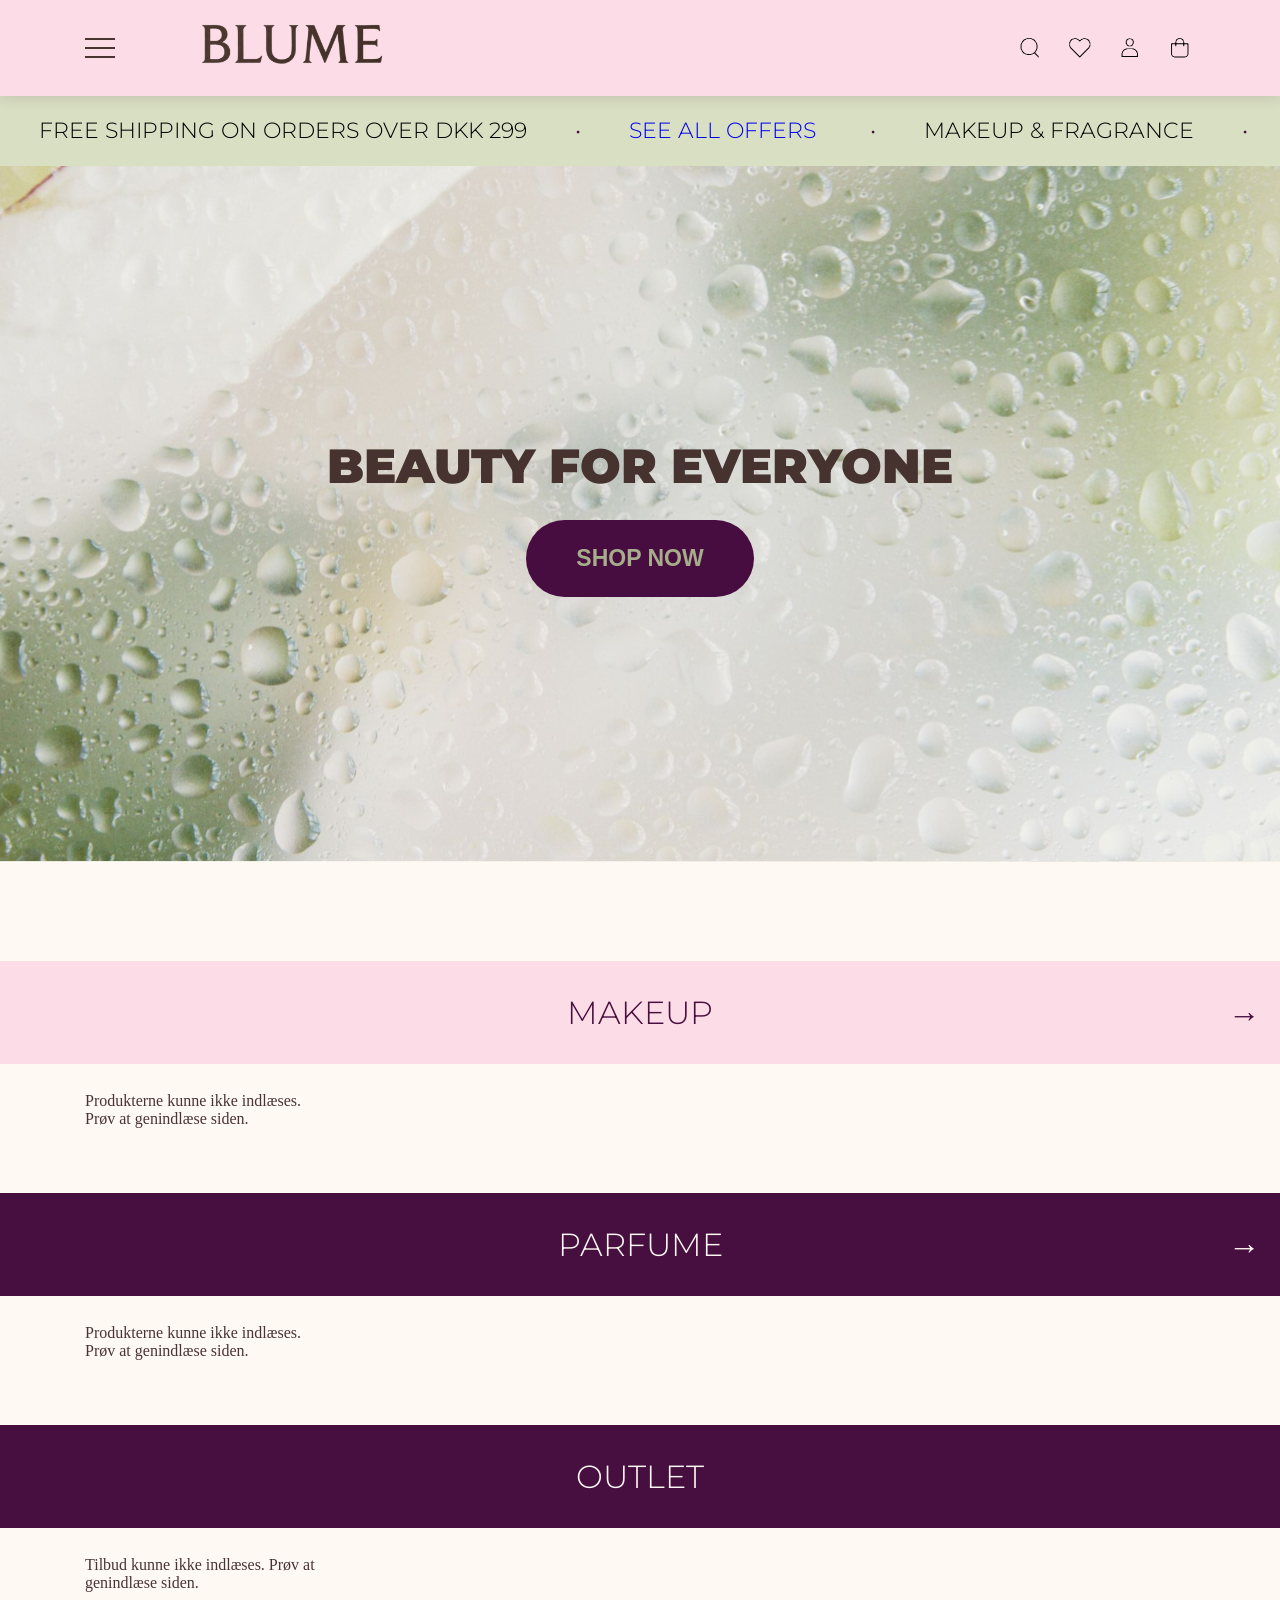
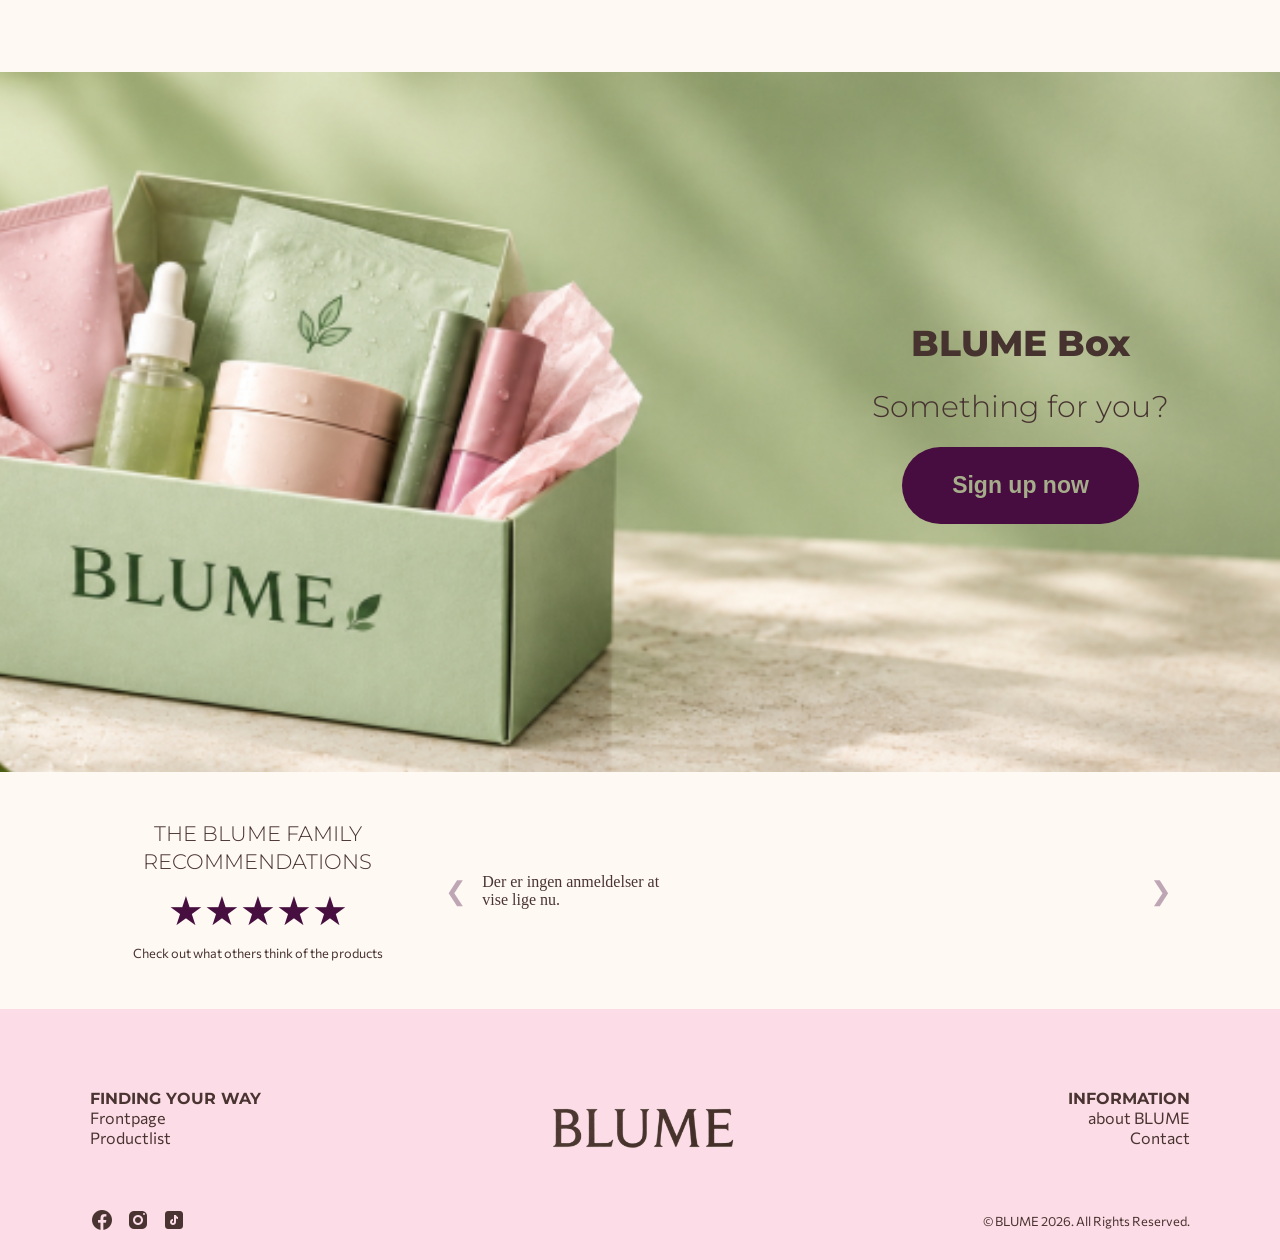
==== commit d5a51871: "login" ====
--- a/index.html
+++ b/index.html
@@ -6,7 +6,7 @@
     <meta charset="UTF-8">
     <meta name="viewport" content="width=device-width, initial-scale=1.0">
     <meta name="robots" content="noindex">
-    <title>BLUME – Beauty, Fragrances og Natural</title>
+    <title>BLUME – Beauty and Fragrances</title>
     <link rel="icon" type="image/x-icon" href="images/favicon.ico">
     <link rel="preconnect" href="https://fonts.googleapis.com">
     <link rel="preconnect" href="https://fonts.gstatic.com" crossorigin>
@@ -24,7 +24,7 @@
             <img src="images/blume-logo.png" class="logo" alt="BLUME">
 
         </a>
-        <button class="burger" aria-label="Åbn menu">
+        <button class="burger" aria-label="Open menu">
             <span class="line"></span>
             <span class="line"></span>
             <span class="line"></span>
@@ -39,17 +39,17 @@
             </ul>
         </nav>
 
-        <nav class="header-actions" aria-label="Hurtige links">
-            <a href="search.html" aria-label="Søg" title="Søg">
+        <nav class="header-actions" aria-label="Quick links">
+            <a href="search.html" aria-label="Search" title="Search">
                 <img src="images/search.svg" alt="" aria-hidden="true" width="30" height="30">
             </a>
-            <a href="favorites.html" aria-label="Søg" title="Favorites">
+            <a href="favorites.html" aria-label="Favorites" title="Favorites">
                 <img src="images/heart.svg" alt="" aria-hidden="true" width="30" height="30">
             </a>
-            <a href="profil.html" aria-label="Profil" title="Profil">
-                <img src="images/profil.svg" alt="" aria-hidden="true" width="30" height="30">
-            </a>
-            <a href="basket.html" aria-label="Kurv" title="Kurv">
+            <a href="#" id="login-open" aria-label="Åbn login">
+                <img src="images/profil.svg" alt="Profil" aria-hidden="true" width="30" height="30">
+            </a>
+            <a href="basket.html" aria-label="Basket" title="Basket">
                 <img src="images/basket.svg" alt="" aria-hidden="true" width="40" height="40">
             </a>
 
@@ -58,22 +58,22 @@
     </header>
     <main>
 
-        <!-- Rullende beskeder om levering, nyheder og tilbud. -->
-        <div class="announcement-bar" role="region" aria-label="Nyheder og tilbud">
+        <!-- Scrolling messages about shipping, news and offers. -->
+        <div class="announcement-bar" role="region" aria-label="News and offers">
             <div class="announcement-track">
                 <div class="announcement-group">
-                    <span>FRI FRAGT FOR KØB OVER 299KR</span>
+                    <span>FREE SHIPPING ON ORDERS OVER DKK 299</span>
                     <span><a href="#sale-products">
-                            SE ALLE TILBUD
+                            SEE ALL OFFERS
                         </a></span>
-                    <span>MAKEUP, PARFUME OG NATURAL</span>
-                    <span>FIND DINE NYE FAVORITTER NU</span>
+                    <span>MAKEUP &amp; FRAGRANCE</span>
+                    <span>FIND YOUR NEW FAVORITES NOW</span>
                 </div>
                 <div class="announcement-group" aria-hidden="true">
-                    <span>NYE PRODUKTER</span>
-                    <span>SE AKTUELLE TILBUD</span>
-                    <span>MAKEUP, PARFUME OG NATURAL</span>
-                    <span>FIND DINE FAVORITTER</span>
+                    <span>NEW PRODUCTS</span>
+                    <span>SEE CURRENT OFFERS</span>
+                    <span>MAKEUP &amp; FRAGRANCE</span>
+                    <span>FIND YOUR FAVORITES</span>
                 </div>
             </div>
         </div>
@@ -81,9 +81,9 @@
         <!-- Forsidens hovedbanner og genvej til produkterne. -->
         <section class="hero">
             <div class="hero-content">
-                <h1>SKØNHED FOR ALLE</h1>
+                <h1>BEAUTY FOR EVERYONE</h1>
                 <a href="#frontpage-products" class="hero-button">
-                    SHOP NU
+                    SHOP NOW
                 </a>
             </div>
         </section>
@@ -95,28 +95,30 @@
             <section class="frontpage-product-section" aria-labelledby="beauty-heading">
                 <div class="frontpage-section-heading">
                     <h2 id="beauty-heading">MAKEUP</h2>
-                    <a href="productlist.html?category=beauty">Se alle</a>
+                    <a href="productlist.html?category=beauty">→</a>
                 </div>
                 <div class="frontpage-product-grid" id="beauty-products" aria-live="polite">Henter produkter …</div>
             </section>
             <section class="frontpage-product-section" aria-labelledby="fragrances-heading">
                 <div class="frontpage-section-heading">
                     <h2 id="fragrances-heading">PARFUME</h2>
-                    <a href="productlist.html?category=fragrances">Se alle</a>
+                    <a href="productlist.html?category=fragrances">→</a>
                 </div>
                 <div class="frontpage-product-grid" id="fragrances-products" aria-live="polite">Henter produkter …
                 </div>
             </section>
+            <!-- Natural-demoen er midlertidigt deaktiveret.
             <section class="frontpage-product-section" aria-labelledby="natural-heading">
                 <div class="frontpage-section-heading">
                     <h2 id="natural-heading">NATURAL</h2>
-                    <a href="productlist.html?category=beauty&amp;subcategory=natural">Se alle</a>
+                    <a href="productlist.html?category=beauty&amp;subcategory=natural">→</a>
                 </div>
                 <div class="frontpage-product-grid" id="natural-products" aria-live="polite"></div>
             </section>
+            -->
             <section class="frontpage-product-section" id="sale-products" aria-labelledby="sale-heading">
                 <div class="frontpage-section-heading">
-                    <h2 id="sale-heading">TILBUD</h2>
+                    <h2 id="sale-heading">OUTLET</h2>
                 </div>
                 <div class="frontpage-product-grid" id="sale-products-grid" aria-live="polite">Henter tilbud …</div>
             </section>
@@ -124,19 +126,19 @@
         <!-- Kampagnebanner for BLUME-boksen. -->
         <section class="goodiebox">
             <div class="goodiebox-content">
-                <h1>Blume boxen</h1>
-                <h2>Noget for dig?</h2>
+                <h1>BLUME Box</h1>
+                <h2>Something for you?</h2>
                 <a href="#frontpage-products" class="hero-button">
-                    Tilmeld dig nu
+                    Sign up now
                 </a>
             </div>
         </section>
         <!-- Anmeldelser hentes og vises som karrusel af reviews.js. -->
         <section class="blume-reviews" aria-labelledby="blume-reviews-title">
             <div class="blume-reviews-intro">
-                <h2 id="blume-reviews-title">BLUME FAMILIENS ANBEFALINGER</h2>
+                <h2 id="blume-reviews-title">THE BLUME FAMILY RECOMMENDATIONS</h2>
                 <div class="blume-reviews-intro-stars" aria-hidden="true">★★★★★</div>
-                <p>Se hvad andre synes om produkterne</p>
+                <p>Check out what others think of the products</p>
             </div>
             <div class="blume-reviews-slider">
                 <button class="blume-reviews-arrow" id="reviews-prev" type="button"
@@ -148,15 +150,6 @@
                     aria-label="Næste anmeldelser">&#10095;</button>
             </div>
         </section>
-        <!-- Kategorikort oprettes dynamisk af index.js. -->
-        <section class="category-section">
-            <h2>UDFORSK BEAUTY, FRAGRANCES OG NATURAL</h2>
-
-            <div class="category-grid" id="category">
-                <!-- Kategorier fra API'et kommer ind her -->
-            </div>
-        </section>
-
     </main>
     <!-- Fælles sidefod med navigation og sociale links. -->
     <footer class="footer">
@@ -172,31 +165,69 @@
             </div>
 
             <div class="footer-social">
-                <h4>BLUME</h4>
-
-                <div class="social-icons">
-                    <a href="#" target="_blank">
-                        <img src="images/face_logo.png" alt="Facebook">
-                    </a>
-
-                    <a href="#" target="_blank">
-                        <img src="images/insta_logo.png" alt="Instagram">
-                    </a>
-                </div>
+                <img src="images/blume-logo.png" class="logo" alt="BLUME">
+
+            </div>
+
+            <div class="footer-information">
+                <h3>Information</h3>
+                <ul>
+                    <li><a href="index.html">about BLUME</a></li>
+                    <li><a href="mailto:info@blume.dk">Contact</a></li>
+                </ul>
             </div>
 
         </div>
 
         <div class="footer-bottom">
-            <img src="images/blume-logo.png" class="logo" alt="BLUME">
+            <div class="social-icons">
+                <a href="#" target="_blank">
+                    <img src="images/icons8-facebook-24.png" alt="Facebook">
+                </a>
+
+                <a href="#" target="_blank">
+                    <img src="images/icons8-instagram-24.png" alt="Instagram">
+                </a>
+                <a href="#" target="_blank">
+                    <img src="images/icons8-tiktok-24.png" alt="Tiktok">
+                </a>
+            </div>
+
             <p>© BLUME 2026. All Rights Reserved.</p>
         </div>
     </footer>
+    <div class="login-overlay" id="login-overlay" hidden>
+        <section class="login-popup" role="dialog" aria-modal="true" aria-labelledby="login-title">
+            <button class="login-close" id="login-close" type="button" aria-label="Luk">
+                &times;
+            </button>
+
+            <h2 id="login-title">LOG IN</h2>
+
+            <form id="login-form">
+                <label for="login-mail">MAIL</label>
+                <input id="login-mail" name="email" type="email" autocomplete="email">
+
+                <label for="login-password">PASSWORD</label>
+                <input id="login-password" name="password" type="password" autocomplete="current-password">
+
+                <button class="login-submit" type="submit">
+                    LOG IN
+                </button>
+            </form>
+
+            <a class="create-account" href="index.html">
+                SIGN UP
+            </a>
+        </section>
+    </div>
     <!-- Fælles scripts indlæses før sidens egne data- og visningsscripts. -->
     <script src="script.js"></script>
     <script src="api.js"></script>
     <script src="index.js"></script>
     <script src="reviews.js"></script>
+    <script src="login.js"></script>
+
 </body>
 
 </html>
--- a/style.css
+++ b/style.css
@@ -54,6 +54,10 @@
   max-width: 100%;
 }
 
+a {
+  text-decoration: none;
+}
+
 main {
   padding: 0 85px;
   max-width: 100%;
@@ -796,10 +800,12 @@
 }
 
 /* Holder produktlink og kurveknap samlet i produktkortet. */
+
 .product-actions {
   display: grid;
-  gap: 8px;
+  gap: 15px;
   align-self: end;
+  padding: 0 20px 20px;
 }
 
 .product .product-actions .btn {
@@ -843,14 +849,15 @@
 .discount .discount_tag {
   display: block;
   position: absolute;
-  top: 0;
-  right: 0;
-  padding: 10px 15px;
+  top: 15px;
+  right: 15px;
+  padding: 12px 22px;
   background-color: var(--color-cherry-lacquer);
   color: var(--color-porcelain);
   font-family: var(--font-family-btn);
   font-size: 0.8rem;
   letter-spacing: 1px;
+  border-radius: 30px;
 }
 
 /* ========================================
@@ -1177,6 +1184,86 @@
   opacity: 0.55;
   cursor: not-allowed;
 }
+/* ========================================
+   LOGIN
+======================================== */
+
+.login-overlay {
+  position: fixed;
+  inset: 0;
+  z-index: 2000;
+  display: flex;
+  justify-content: center;
+  align-items: center;
+  padding: 20px;
+  background-color: rgba(74, 52, 50, 0.45);
+}
+
+.login-overlay[hidden] {
+  display: none;
+}
+
+.login-popup {
+  position: relative;
+  width: min(450px, 100%);
+  padding: 50px 40px;
+  background-color: var(--color-porcelain);
+}
+
+.login-popup h2 {
+  margin-top: 0;
+  text-align: center;
+  color: var(--color-warm-cocoa);
+}
+
+.login-close {
+  position: absolute;
+  top: 15px;
+  right: 20px;
+  background: transparent;
+  border: none;
+  color: var(--color-warm-cocoa);
+  font-size: 2rem;
+  cursor: pointer;
+}
+
+#login-form {
+  display: flex;
+  flex-direction: column;
+  gap: 10px;
+}
+
+#login-form label {
+  margin-top: 10px;
+  color: var(--color-warm-cocoa);
+  font-family: var(--font-family-p);
+}
+
+#login-form input {
+  width: 100%;
+  padding: 14px;
+  border: 1px solid var(--color-warm-cocoa);
+  background-color: white;
+  font-family: var(--font-family-p);
+}
+
+.login-submit {
+  margin-top: 20px;
+  padding: 15px;
+  border: none;
+  border-radius: 30px;
+  background-color: var(--color-plum);
+  color: var(--color-porcelain);
+  cursor: pointer;
+}
+
+.create-account {
+  display: block;
+  margin-top: 20px;
+  color: var(--color-warm-cocoa);
+  text-align: center;
+  text-decoration: underline;
+}
 
 /* ========================================
    RESPONSIVE - TABLET
@@ -1686,7 +1773,6 @@
 }
 .header {
   background: var(--color-soft-pink);
-  border-bottom: 1px solid var(--color-champagne-gold);
 }
 .navbar a:hover,
 .navbar a.active {
@@ -1776,7 +1862,6 @@
 }
 .footer {
   background: var(--color-soft-pink);
-  border-top: 1px solid var(--color-champagne-gold);
 }
 .footer h2,
 .footer h4,
@@ -1854,9 +1939,11 @@
   display: grid;
   grid-template-columns: 1fr auto 1fr;
   align-items: center;
+  width: 100vw;
+  margin-left: calc(50% - 50vw);
   gap: 20px;
   margin-bottom: 28px;
-  padding: 2rem;
+  padding: 2rem 0;
 }
 .frontpage-product-section[aria-labelledby="beauty-heading"] .frontpage-section-heading {
   background-color: var(--color-soft-pink);
@@ -1889,13 +1976,54 @@
 
 .frontpage-section-heading a {
   grid-column: 3;
+  display: inline-block;
   justify-self: end;
+  margin-right: 20px;
+  font-size: 2rem;
+  line-height: 1;
+}
+
+.frontpage-section-heading > a:hover,
+.frontpage-section-heading > a:focus-visible {
+  animation: frontpage-arrow-bounce 0.45s ease-in-out;
+}
+
+@keyframes frontpage-arrow-bounce {
+  0%,
+  100% {
+    transform: translateX(0);
+  }
+
+  50% {
+    transform: translateX(6px);
+  }
+}
+
+@media (prefers-reduced-motion: reduce) {
+  .frontpage-section-heading > a:hover,
+  .frontpage-section-heading > a:focus-visible {
+    animation: none;
+  }
 }
 
 .frontpage-section-heading > a,
 .frontpage-grid-message a {
   color: var(--color-cherry-lacquer);
   font-family: var(--font-family-p);
+}
+
+.frontpage-product-section[aria-labelledby="beauty-heading"] .frontpage-section-heading > a,
+.frontpage-product-section[aria-labelledby="beauty-heading"] .frontpage-grid-message a,
+.frontpage-product-section[aria-labelledby="natural-heading"] .frontpage-section-heading > a,
+.frontpage-product-section[aria-labelledby="natural-heading"] .frontpage-grid-message a {
+  color: var(--color-plum);
+}
+
+.frontpage-product-section[aria-labelledby="fragrances-heading"] .frontpage-section-heading > a,
+.frontpage-product-section[aria-labelledby="fragrances-heading"] .frontpage-grid-message a,
+.frontpage-product-section[aria-labelledby="sale-heading"] .frontpage-section-heading > a,
+.frontpage-product-section[aria-labelledby="sale-heading"] .frontpage-grid-message a {
+  color: var(--color-porcelain);
 }
 
 .frontpage-product-grid {
@@ -2067,7 +2195,7 @@
   gap: 20px;
   margin-bottom: 35px;
   padding-bottom: 18px;
-  border-bottom: 1px solid var(--color-champagne-gold);
+  border-bottom: 1px solid var(--color-warm-cocoa);
 }
 
 .basket-heading h1 {
@@ -2098,7 +2226,7 @@
   align-items: center;
   gap: 20px;
   padding-bottom: 18px;
-  border-bottom: 1px solid var(--color-champagne-gold);
+  border-bottom: 1px solid var(--color-warm-cocoa);
 }
 
 .basket-item > img {
@@ -2106,6 +2234,7 @@
   width: 100px;
   height: 100px;
   object-fit: contain;
+  border-radius: 8px;
 }
 
 .basket-item-details h2 {
@@ -2133,6 +2262,7 @@
   background: var(--color-porcelain);
   color: var(--color-warm-cocoa);
   border: 1px solid var(--color-warm-cocoa);
+  border-radius: 50%;
   font-size: 1.2rem;
   cursor: pointer;
 }
@@ -2145,14 +2275,14 @@
 .basket-continue {
   color: var(--color-cherry-lacquer);
   font: inherit;
-  text-decoration: underline;
-  text-underline-offset: 3px;
+  text-decoration: none;
 }
 
 .basket-remove {
   padding: 5px;
   background: transparent;
   border: 0;
+  border-radius: 8px;
   cursor: pointer;
 }
 
@@ -2162,7 +2292,8 @@
   gap: 18px;
   padding: 24px;
   background: var(--color-soft-pink);
-  border: 1px solid var(--color-champagne-gold);
+  border: 1px solid var(--color-warm-cocoa);
+  border-radius: 8px;
 }
 
 .basket-summary h2 {
@@ -2174,7 +2305,7 @@
   justify-content: space-between;
   gap: 16px;
   padding-bottom: 14px;
-  border-bottom: 1px solid var(--color-champagne-gold);
+  border-bottom: 1px solid var(--color-warm-cocoa);
   font-family: var(--font-family-p);
 }
 
@@ -2187,6 +2318,7 @@
   width: 100%;
   margin: 0;
   text-align: center;
+  border-radius: 30px;
   cursor: pointer;
 }
 
@@ -2349,8 +2481,7 @@
   color: var(--color-plum);
   font-size: 0.8rem;
   font-weight: 600;
-  text-decoration: underline;
-  text-underline-offset: 2px;
+  text-decoration: none;
 }
 
 .blume-review-stars {
@@ -2788,3 +2919,50 @@
     grid-template-columns: minmax(0, 1fr);
   }
 }
+
+.footer .footer-grid {
+  grid-template-columns: 1fr 1fr 1fr;
+  align-items: start;
+  gap: 20px;
+  max-width: 1100px;
+  margin: 0 auto;
+}
+
+.footer .footer-bottom {
+  width: 100%;
+  max-width: 1100px;
+  margin: 8px auto 0;
+}
+
+.footer .footer-social {
+  align-items: center;
+  text-align: center;
+}
+
+.footer .footer-social h4 {
+  color: var(--color-warm-cocoa);
+  font-family: Georgia, "Times New Roman", serif;
+  font-size: 36px;
+  font-weight: 400;
+}
+
+.footer .footer-social p {
+  font-size: 10px;
+}
+
+.footer .footer-information {
+  text-align: right;
+}
+
+@media (max-width: 800px) {
+  .footer .footer-grid {
+    grid-template-columns: 1fr;
+    gap: 40px;
+  }
+}
+
+/* Runde knapper på productlist-siden */
+.productlist-page .btn,
+.productlist-page .sort_button {
+  border-radius: 30px;
+}
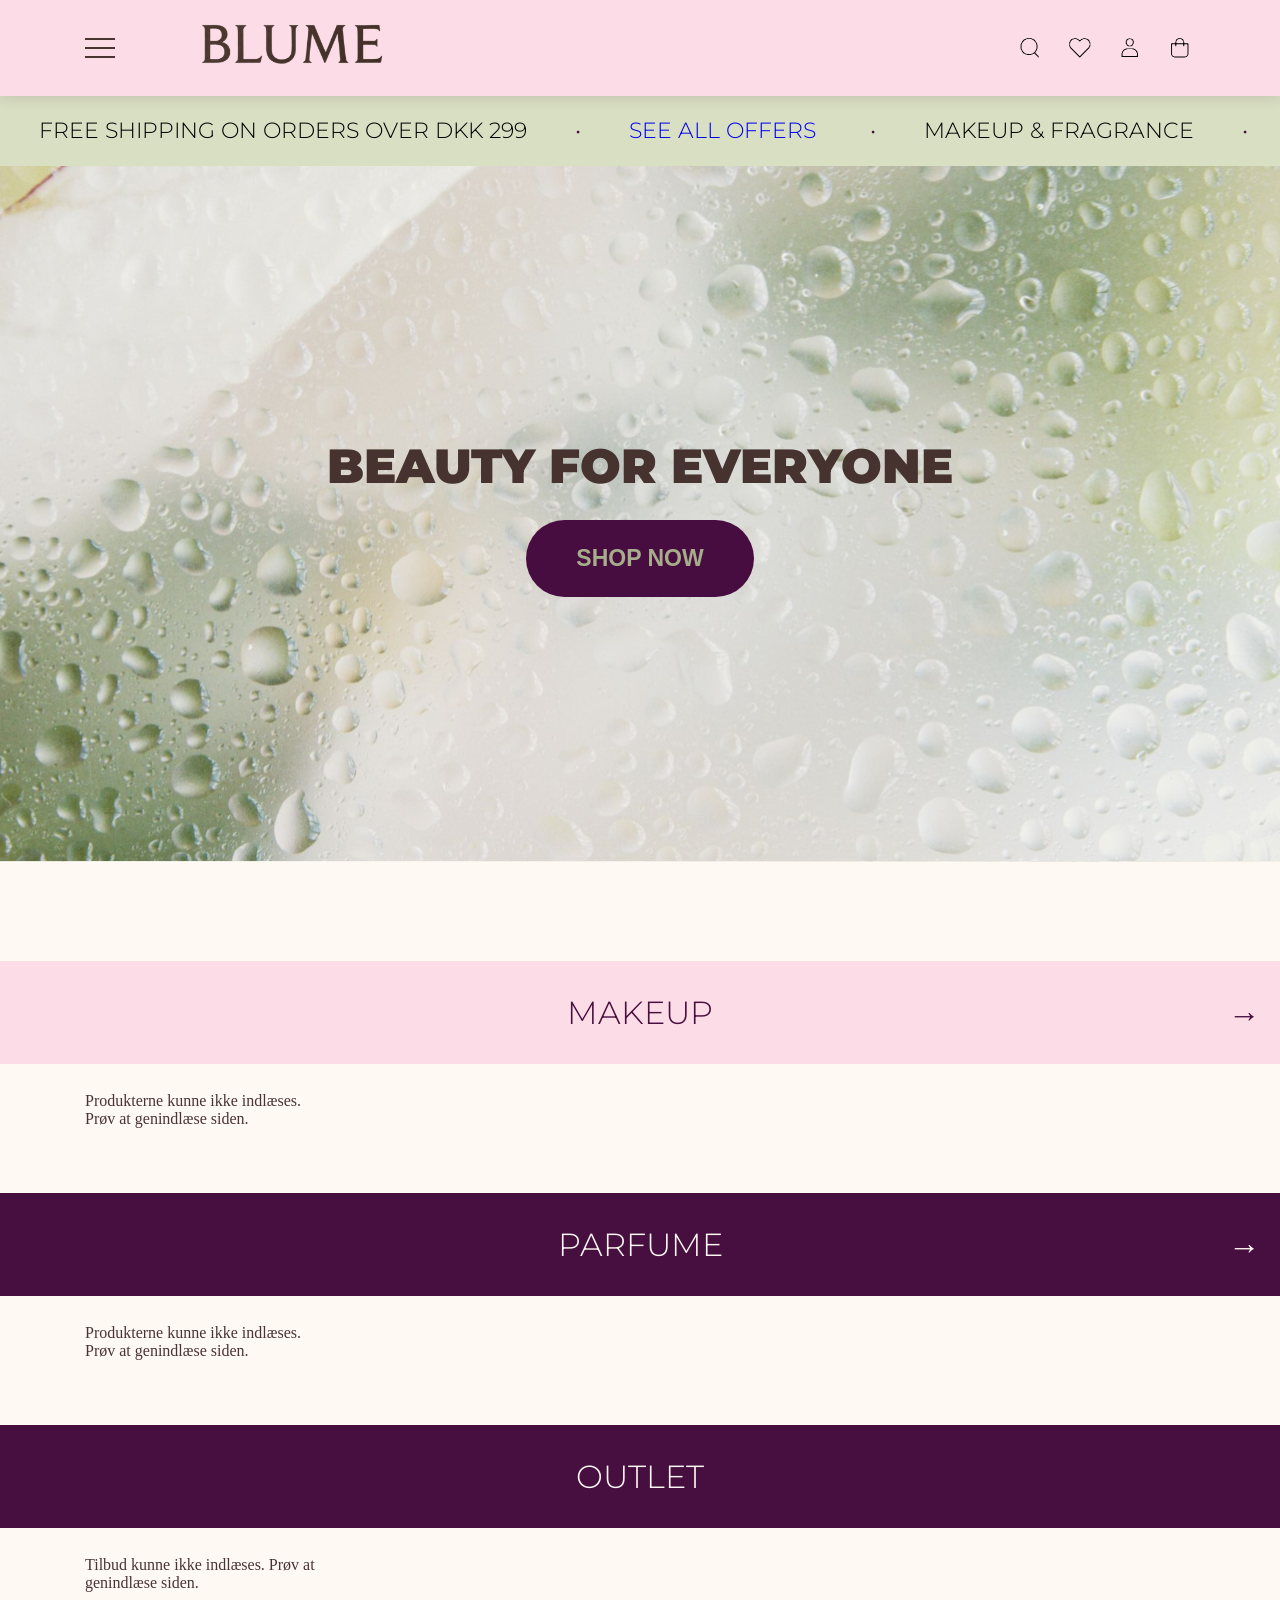
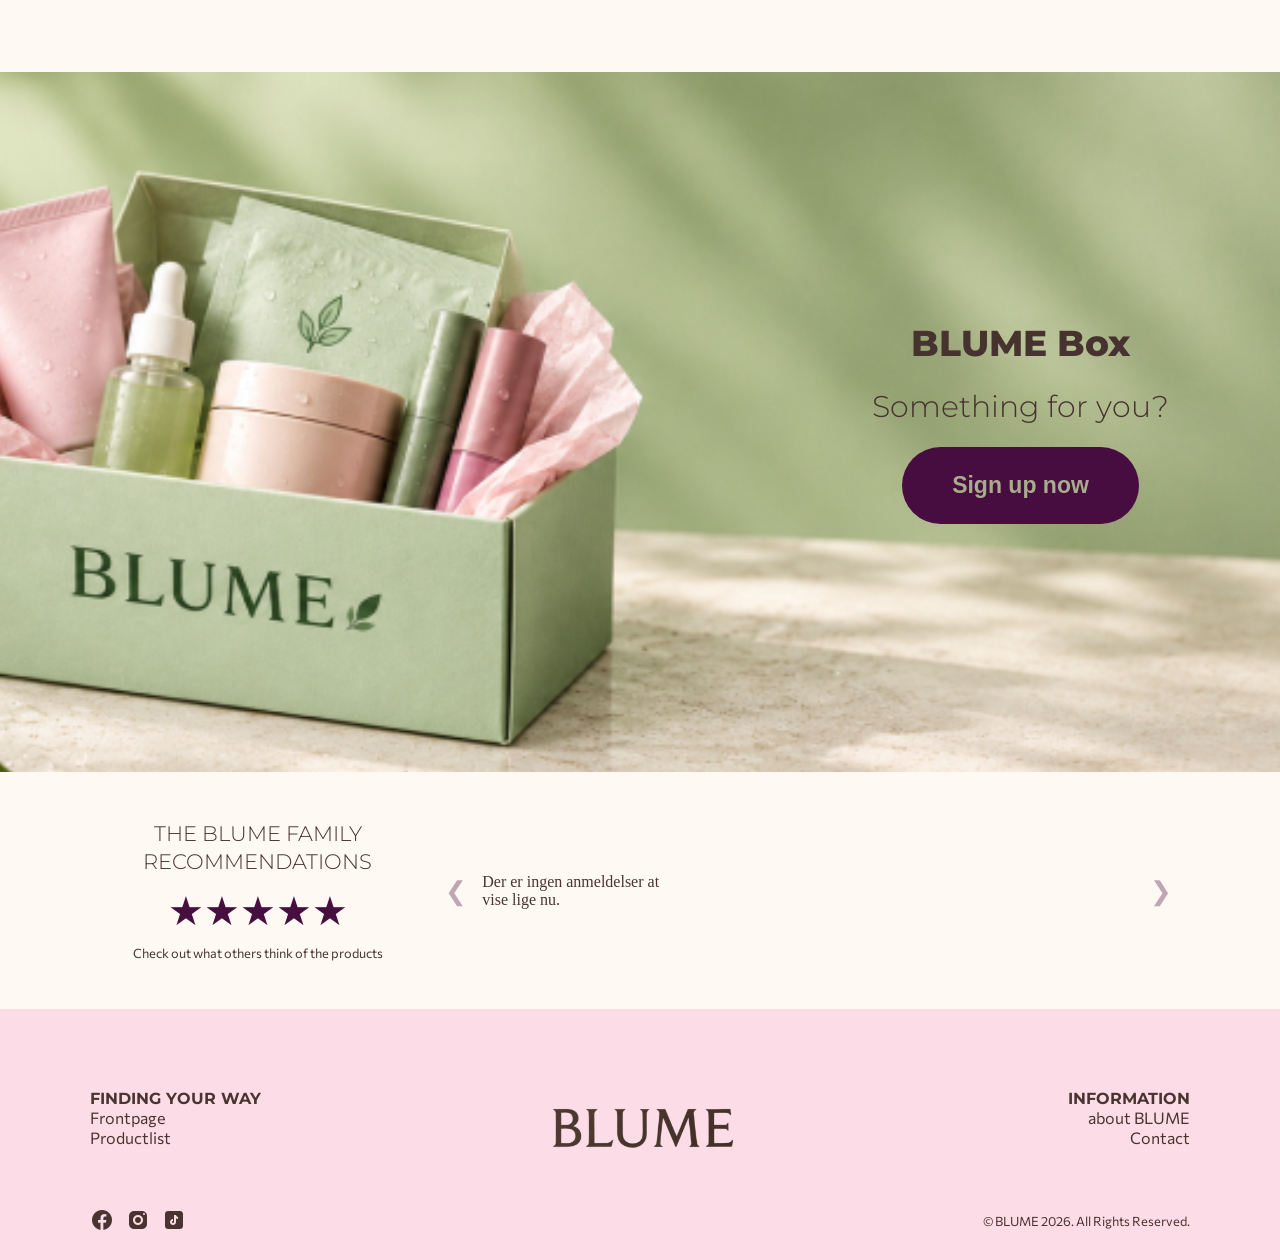
==== commit 8ce75637: "ændringer af billeder" ====
--- a/index.html
+++ b/index.html
@@ -182,14 +182,14 @@
         <div class="footer-bottom">
             <div class="social-icons">
                 <a href="#" target="_blank">
-                    <img src="images/icons8-facebook-24.png" alt="Facebook">
+                    <img src="images/icons8-facebook-24.webp" alt="Facebook">
                 </a>
 
                 <a href="#" target="_blank">
-                    <img src="images/icons8-instagram-24.png" alt="Instagram">
+                    <img src="images/icons8-instagram-24.webp" alt="Instagram">
                 </a>
                 <a href="#" target="_blank">
-                    <img src="images/icons8-tiktok-24.png" alt="Tiktok">
+                    <img src="images/icons8-tiktok-24.webp" alt="Tiktok">
                 </a>
             </div>
 
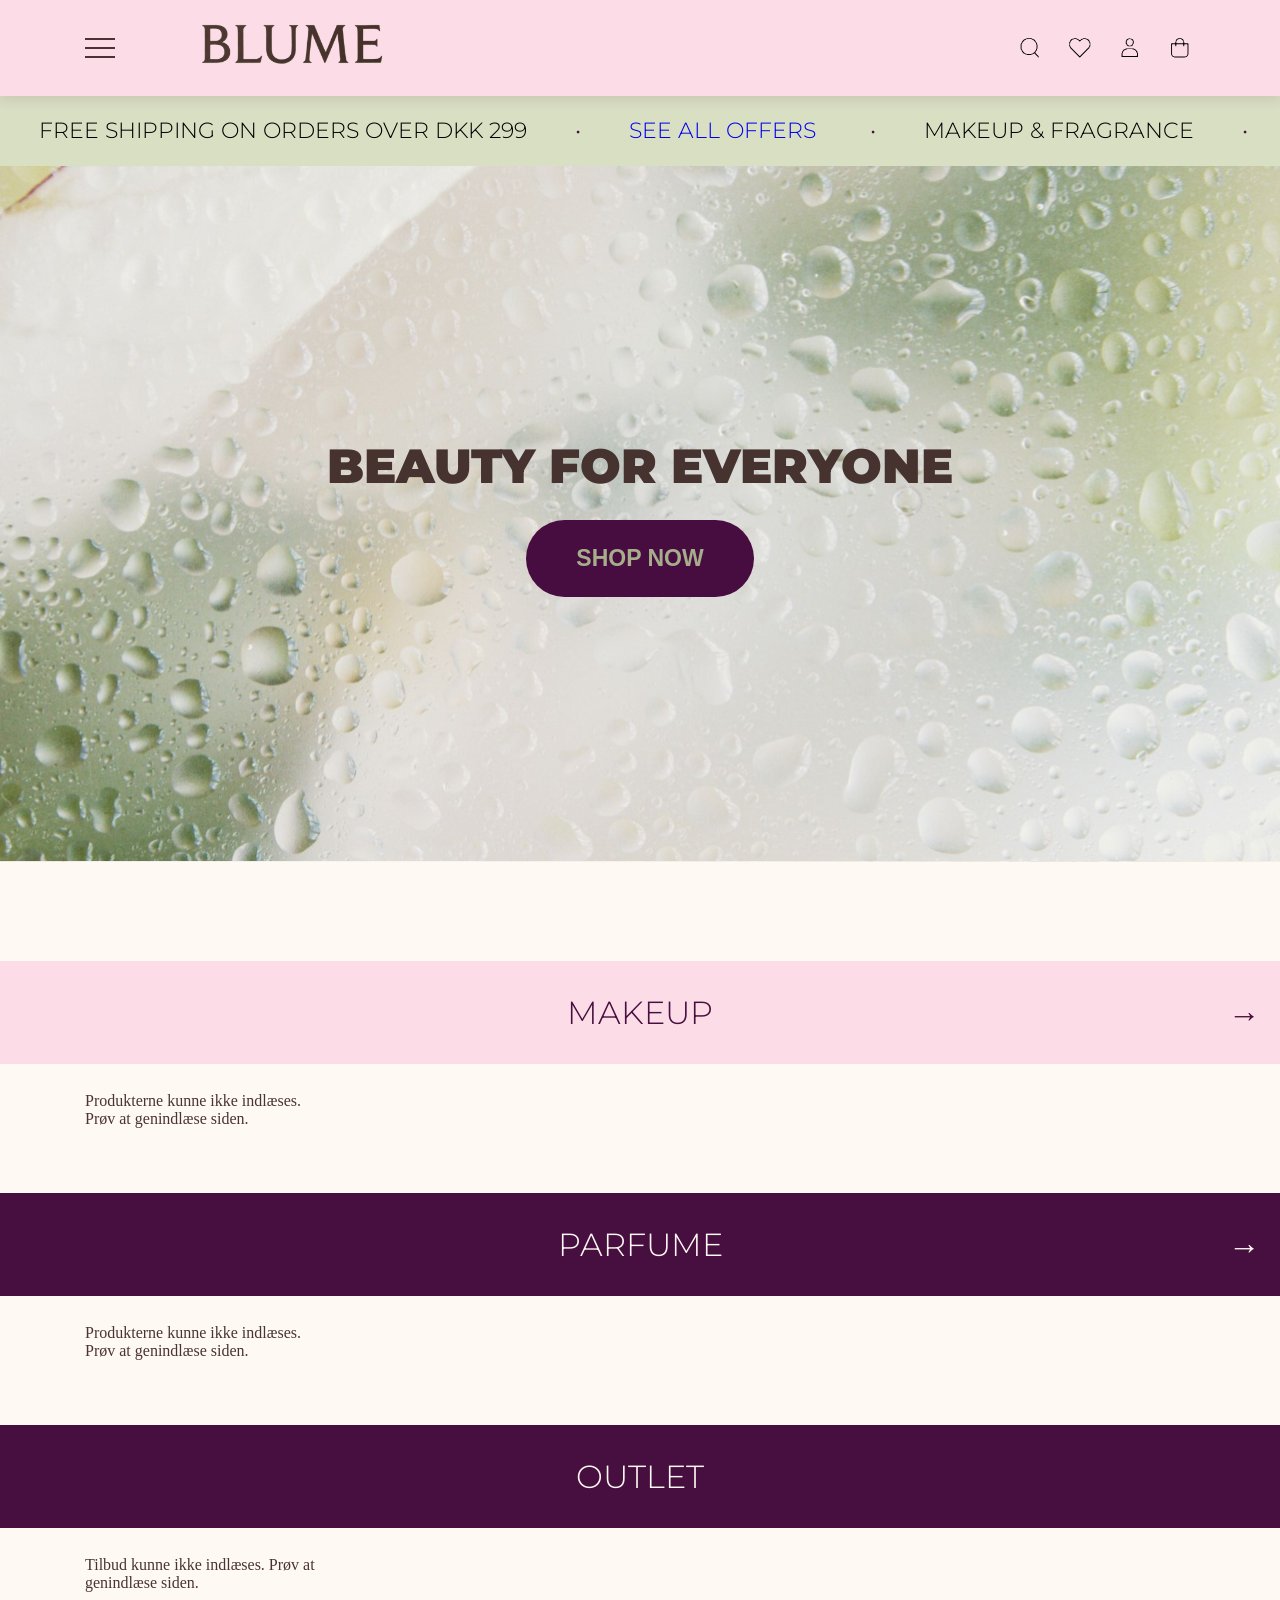
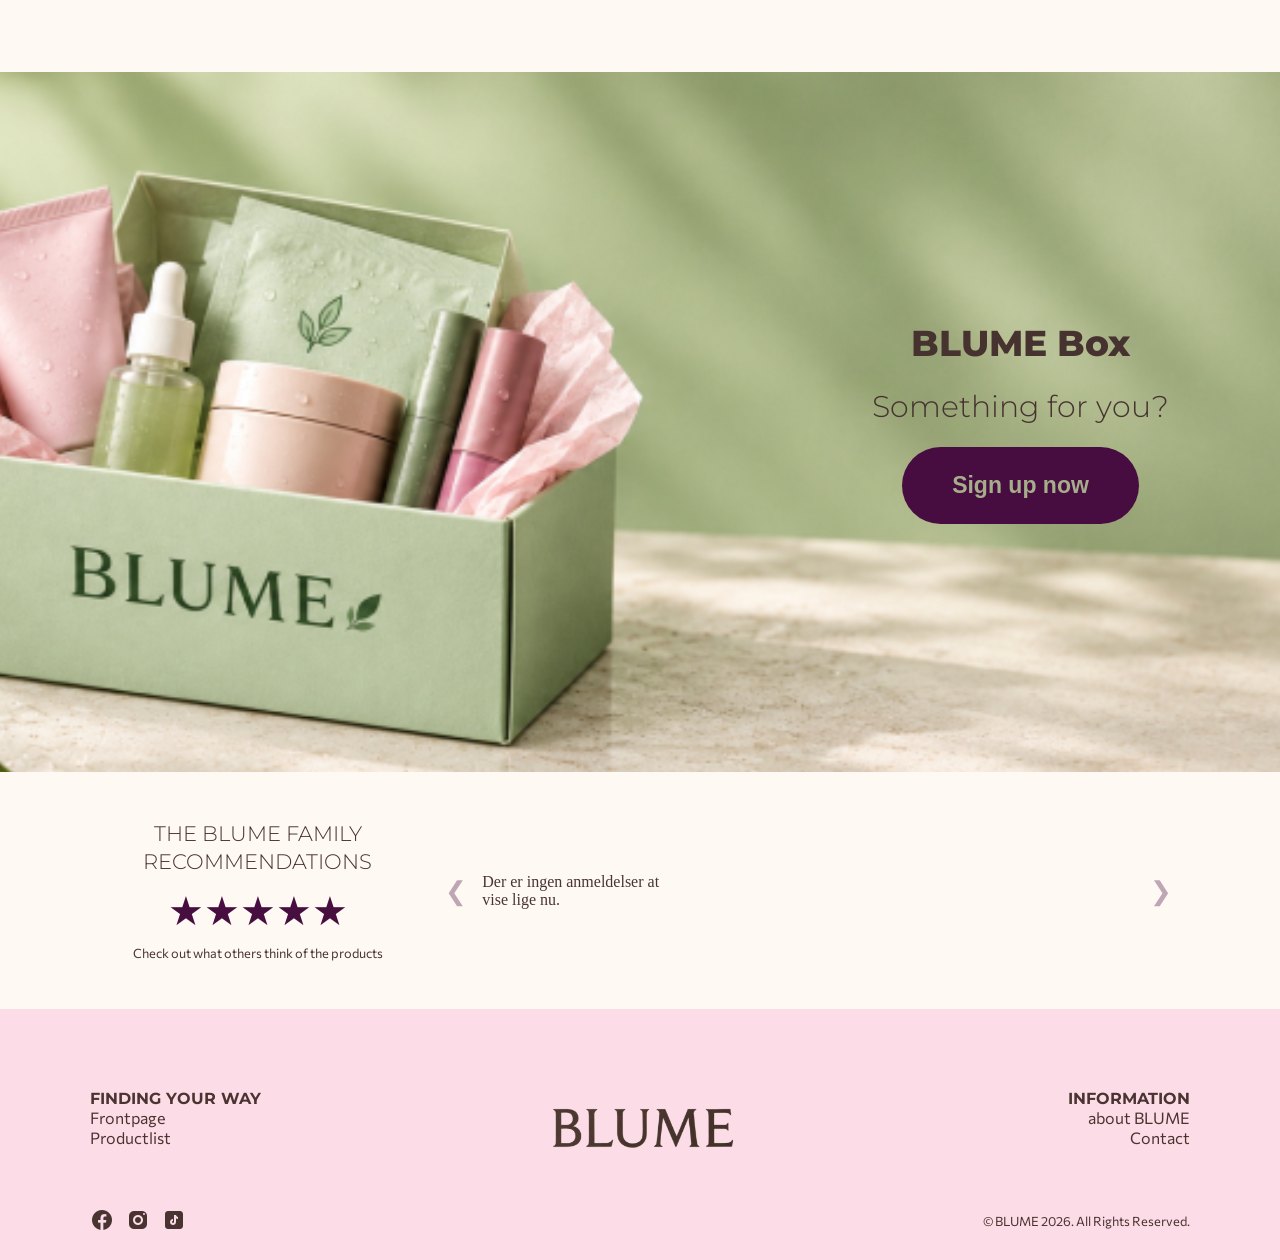
==== commit c9b3ba32: "fejl i footer og webp filer" ====
--- a/index.html
+++ b/index.html
@@ -21,7 +21,7 @@
     <header class="header">
 
         <a class="logo_wrap" href="index.html" aria-label="BLUME – forside">
-            <img src="images/blume-logo.png" class="logo" alt="BLUME">
+            <img src="images/blume-logo.webp" class="logo" alt="BLUME">
 
         </a>
         <button class="burger" aria-label="Open menu">
@@ -165,7 +165,7 @@
             </div>
 
             <div class="footer-social">
-                <img src="images/blume-logo.png" class="logo" alt="BLUME">
+                <img src="images/blume-logo.webp" class="logo" alt="BLUME">
 
             </div>
 
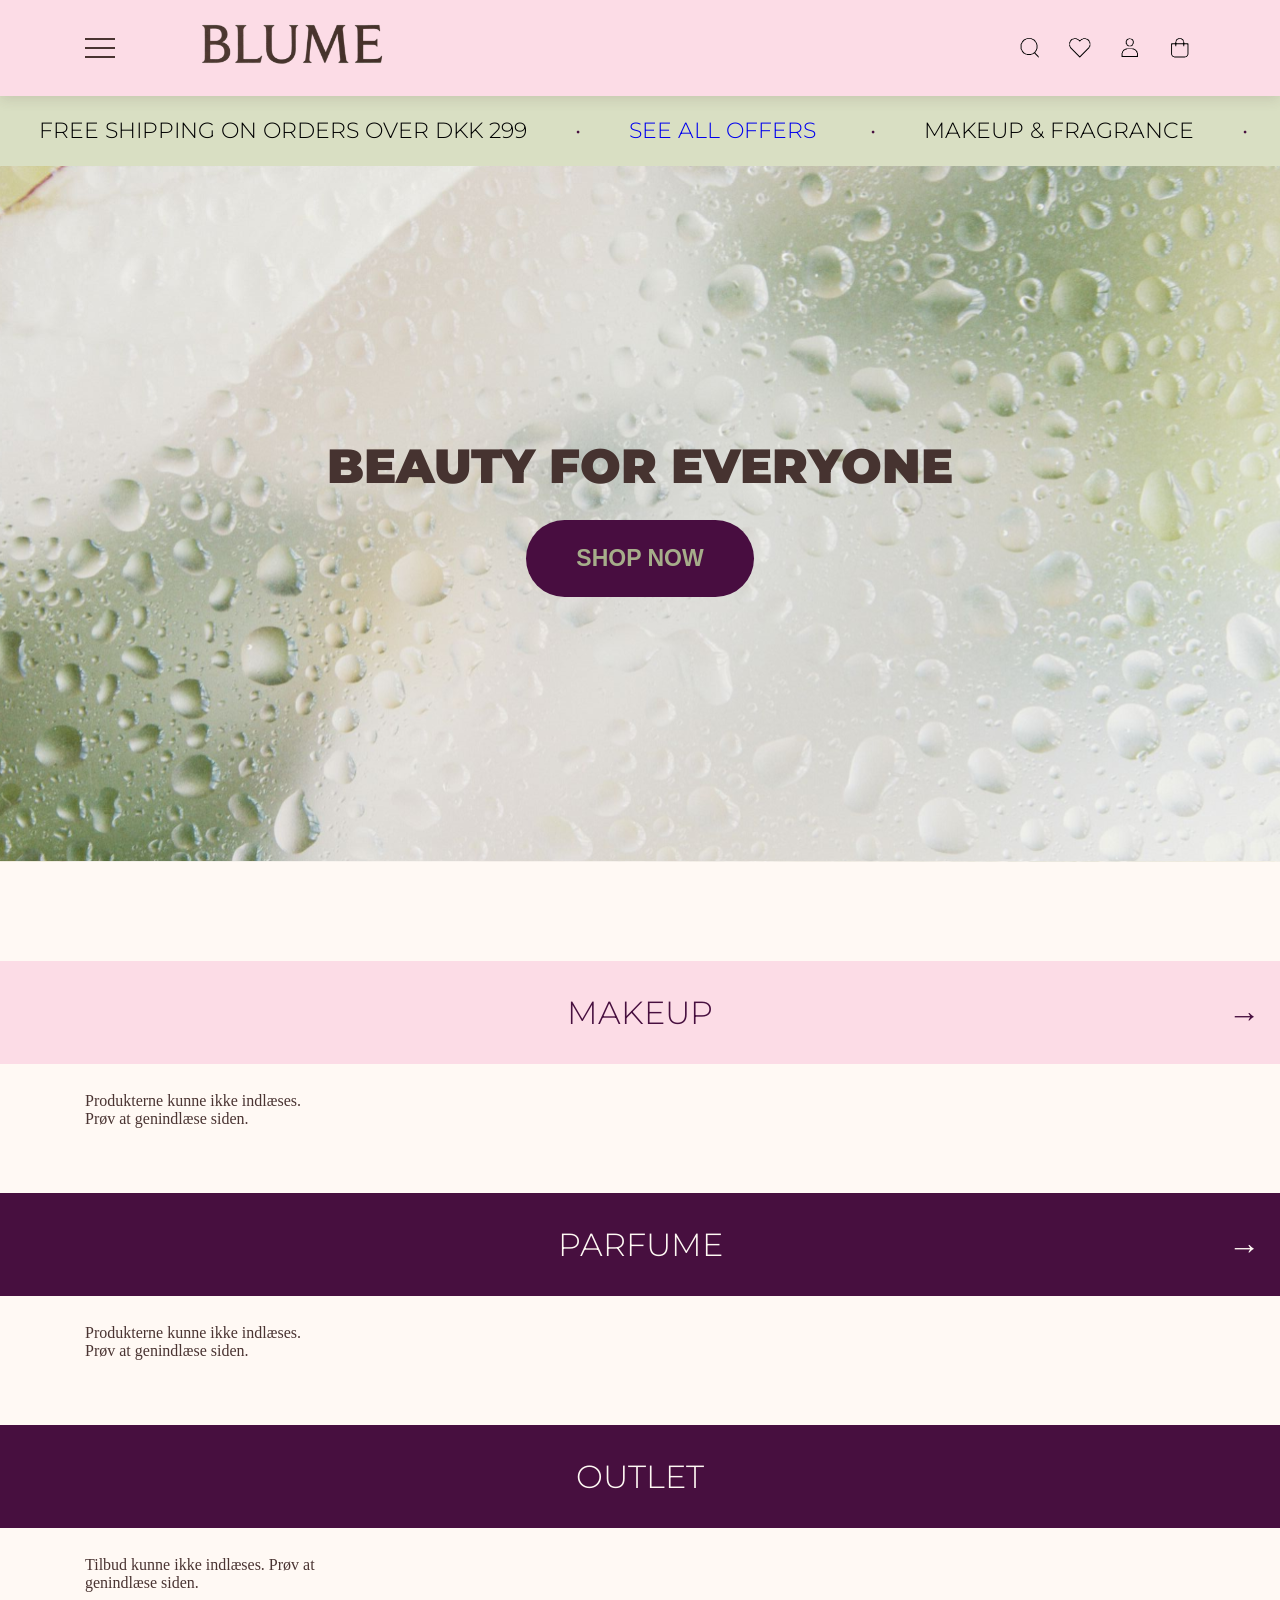
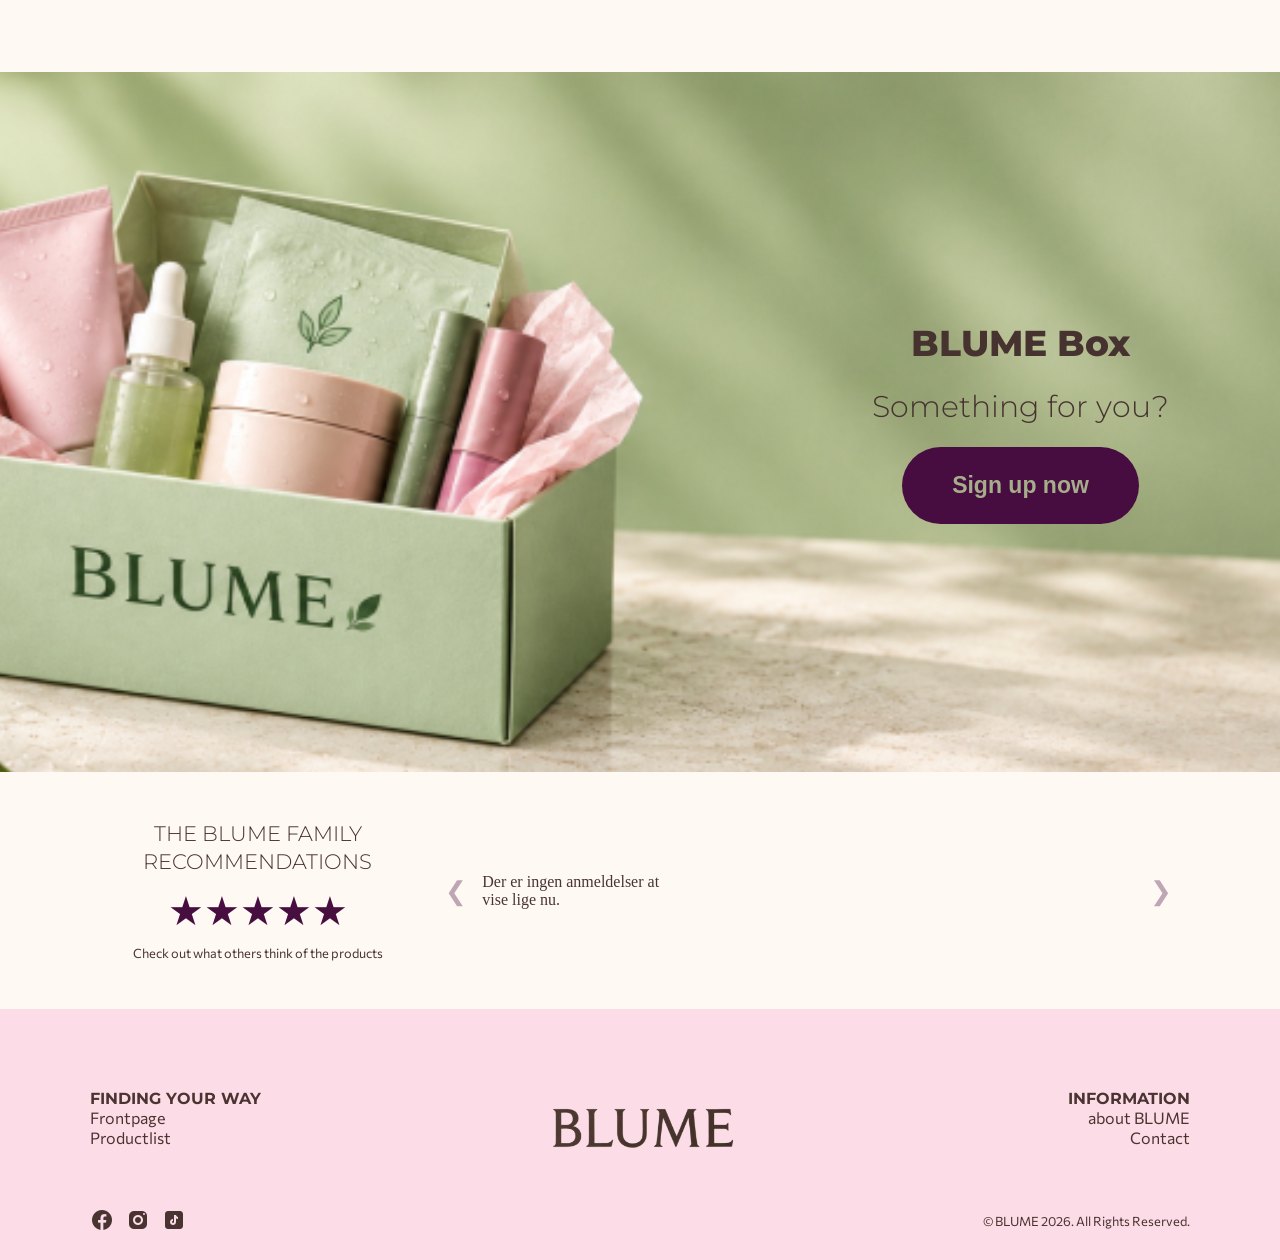
==== commit 419923f1: "optimering efter lighthouse test" ====
--- a/index.html
+++ b/index.html
@@ -6,6 +6,7 @@
     <meta charset="UTF-8">
     <meta name="viewport" content="width=device-width, initial-scale=1.0">
     <meta name="robots" content="noindex">
+    <meta name="description" content="Discover BLUME's beauty products and fragrances. Explore makeup, find your favorites and shop beauty for everyone.">
     <title>BLUME – Beauty and Fragrances</title>
     <link rel="icon" type="image/x-icon" href="images/favicon.ico">
     <link rel="preconnect" href="https://fonts.googleapis.com">
@@ -80,6 +81,7 @@
 
         <!-- Forsidens hovedbanner og genvej til produkterne. -->
         <section class="hero">
+            <img src="images/hero.svg" class="hero-image" alt="" width="315" height="135" fetchpriority="high" loading="eager" decoding="async">
             <div class="hero-content">
                 <h1>BEAUTY FOR EVERYONE</h1>
                 <a href="#frontpage-products" class="hero-button">
@@ -222,11 +224,11 @@
         </section>
     </div>
     <!-- Fælles scripts indlæses før sidens egne data- og visningsscripts. -->
-    <script src="script.js"></script>
-    <script src="api.js"></script>
-    <script src="index.js"></script>
-    <script src="reviews.js"></script>
-    <script src="login.js"></script>
+    <script src="script.js" defer></script>
+    <script src="api.js" defer></script>
+    <script src="index.js" defer></script>
+    <script src="reviews.js" defer></script>
+    <script src="login.js" defer></script>
 
 </body>
 
--- a/style.css
+++ b/style.css
@@ -356,17 +356,26 @@
   padding-top: 0;
   overflow: hidden;
 
-  background-image: url("images/hero.svg");
-  background-size: cover;
-  background-position: center;
-  background-repeat: no-repeat;
+  position: relative;
   display: flex;
   justify-content: center;
   align-items: center;
   text-align: center;
 }
 
+/* Hero-billedet er synligt i HTML og prioriteres som LCP-ressource. */
+.hero-image {
+  position: absolute;
+  inset: 0;
+  width: 100%;
+  height: 100%;
+  object-fit: cover;
+  z-index: 0;
+}
+
 .hero-content {
+  position: relative;
+  z-index: 1;
   display: flex;
   flex-direction: column;
   align-items: center;
@@ -402,7 +411,7 @@
   transform: scale(1.05);
 }
 
-.hero img {
+.hero img:not(.hero-image) {
   display: block;
   width: 100%;
   height: auto;
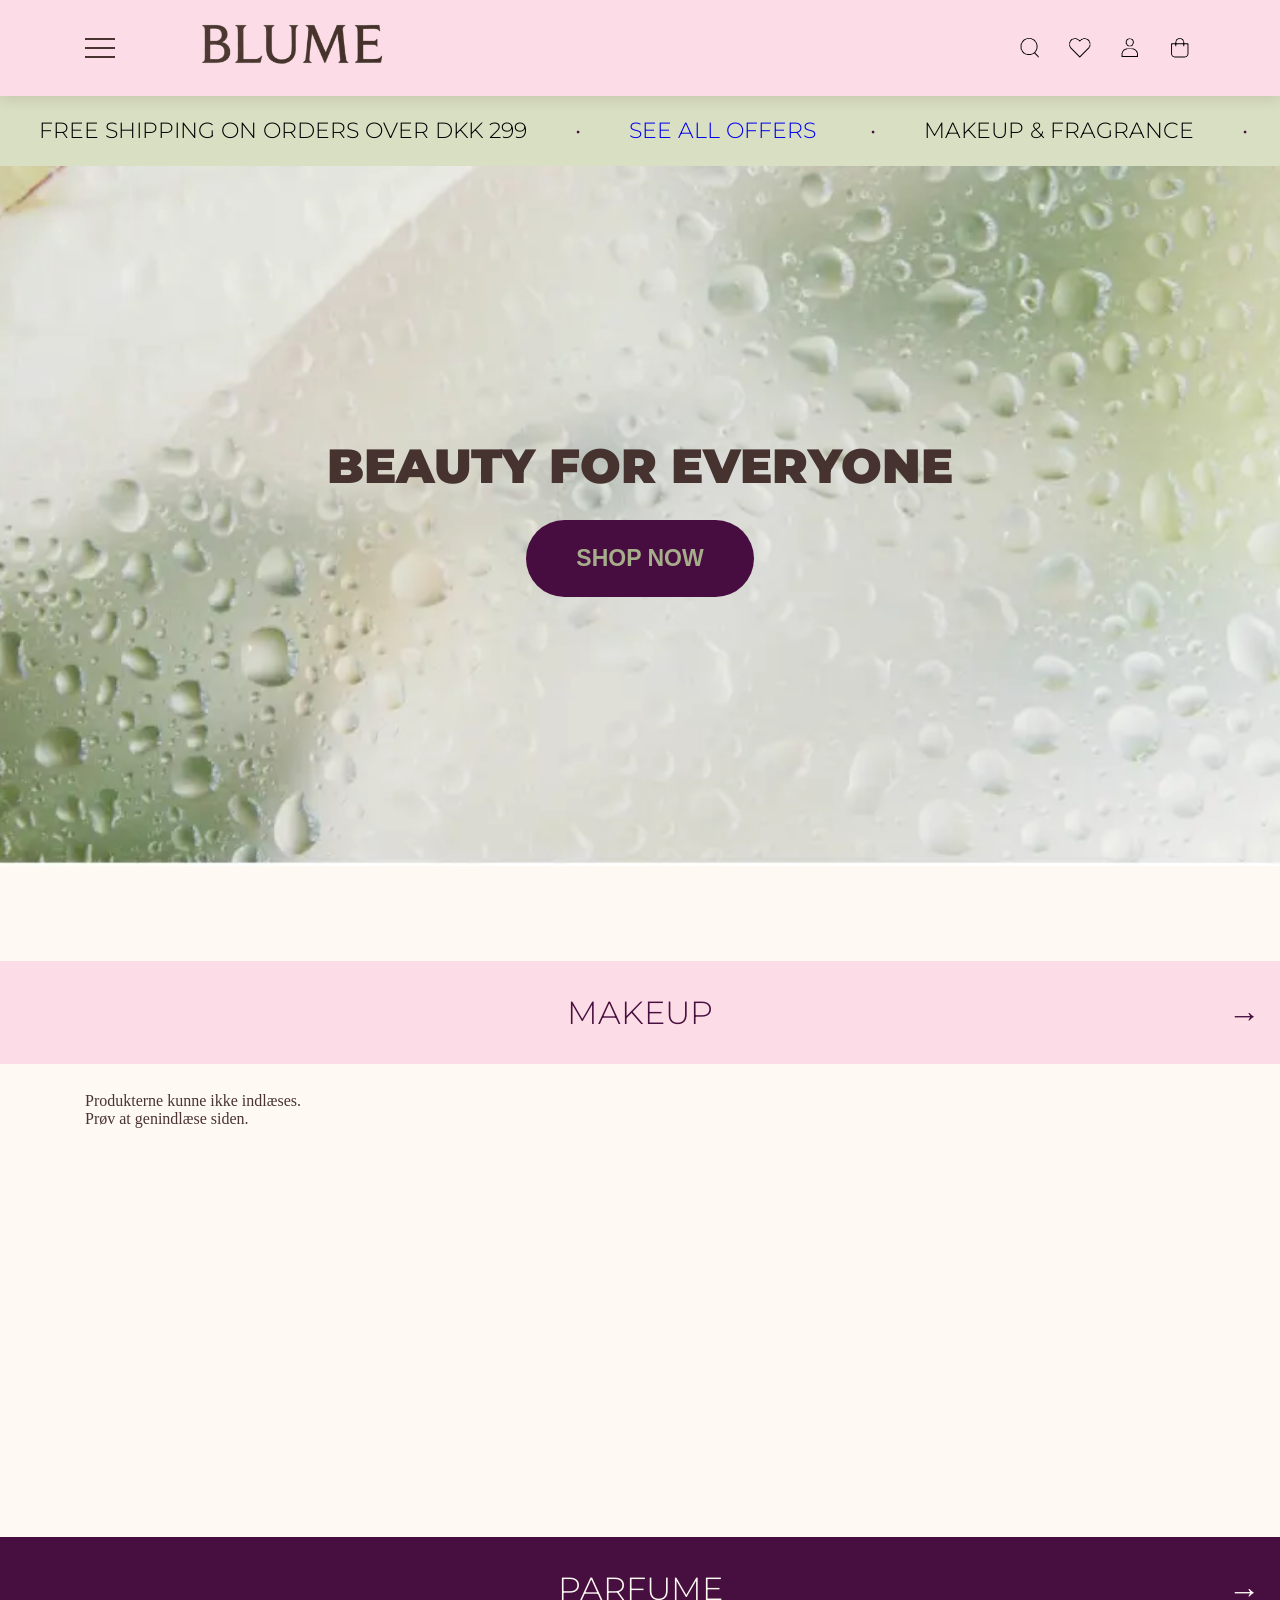
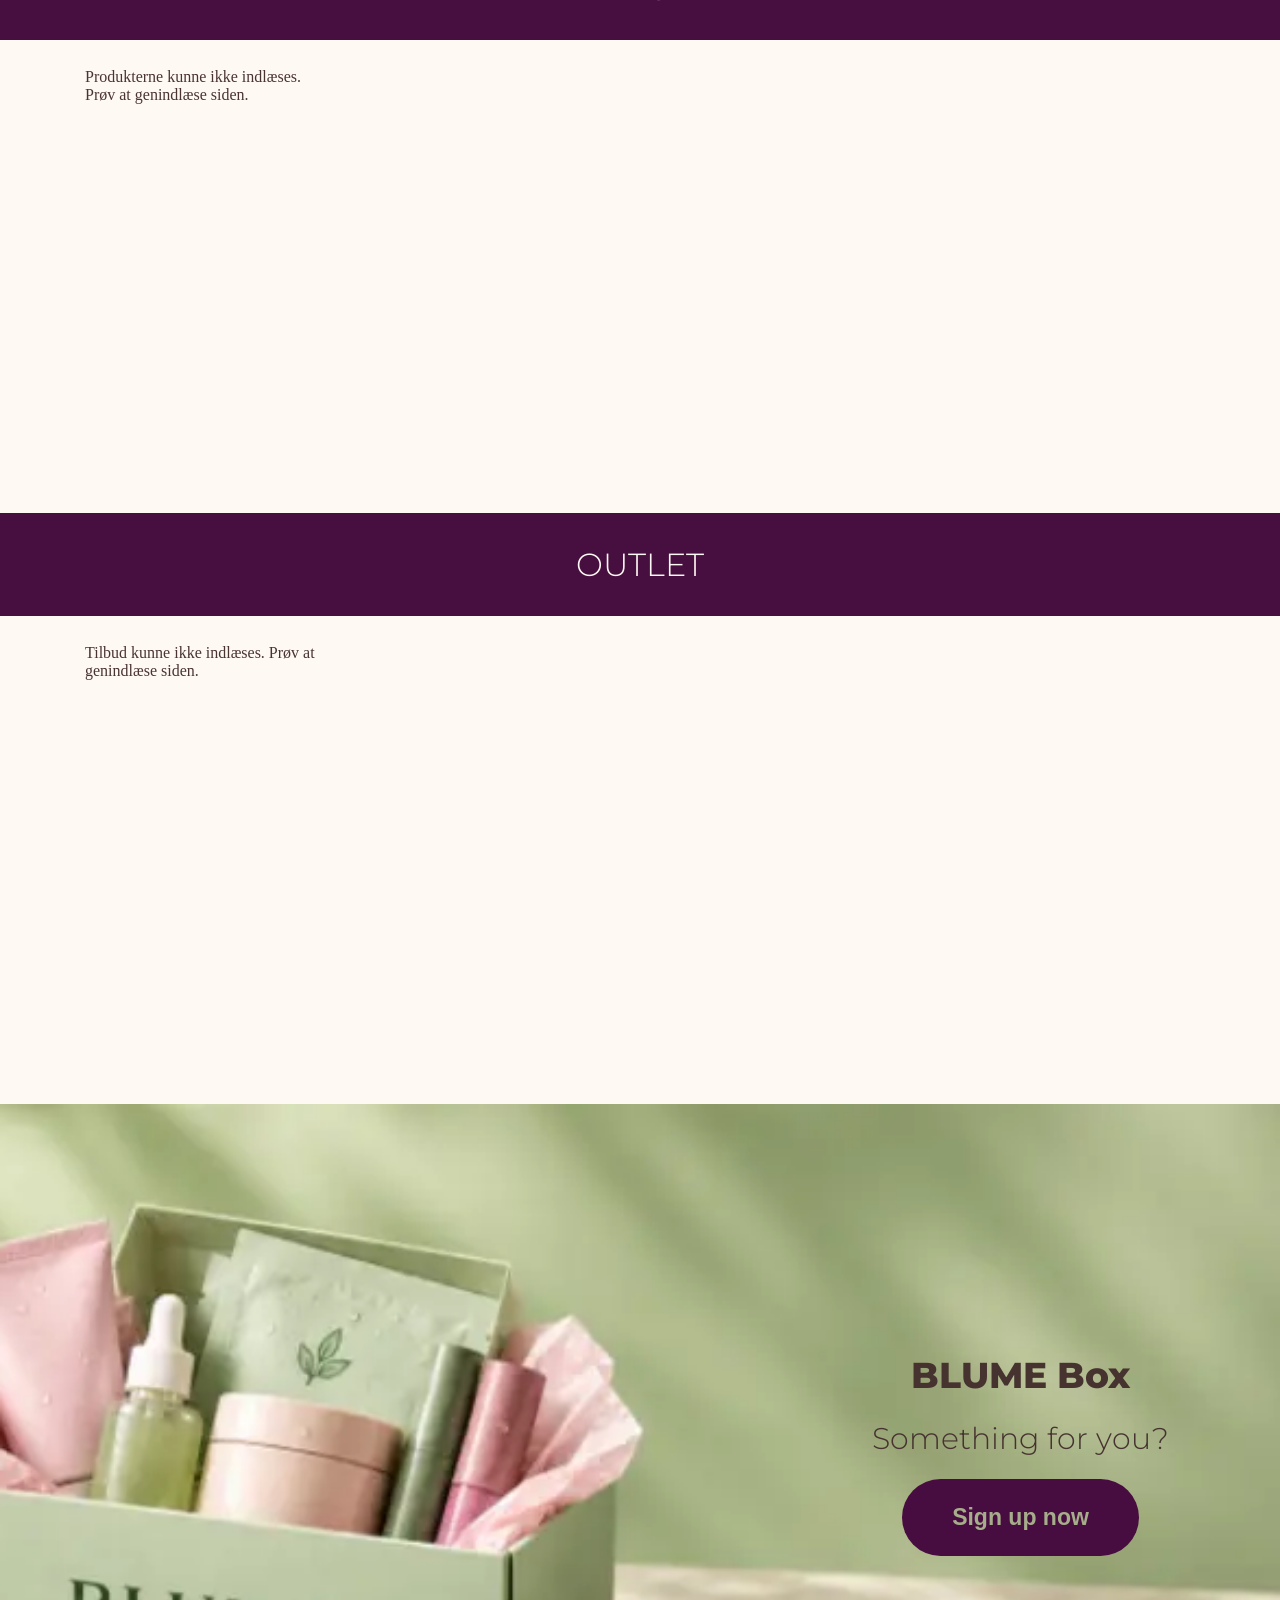
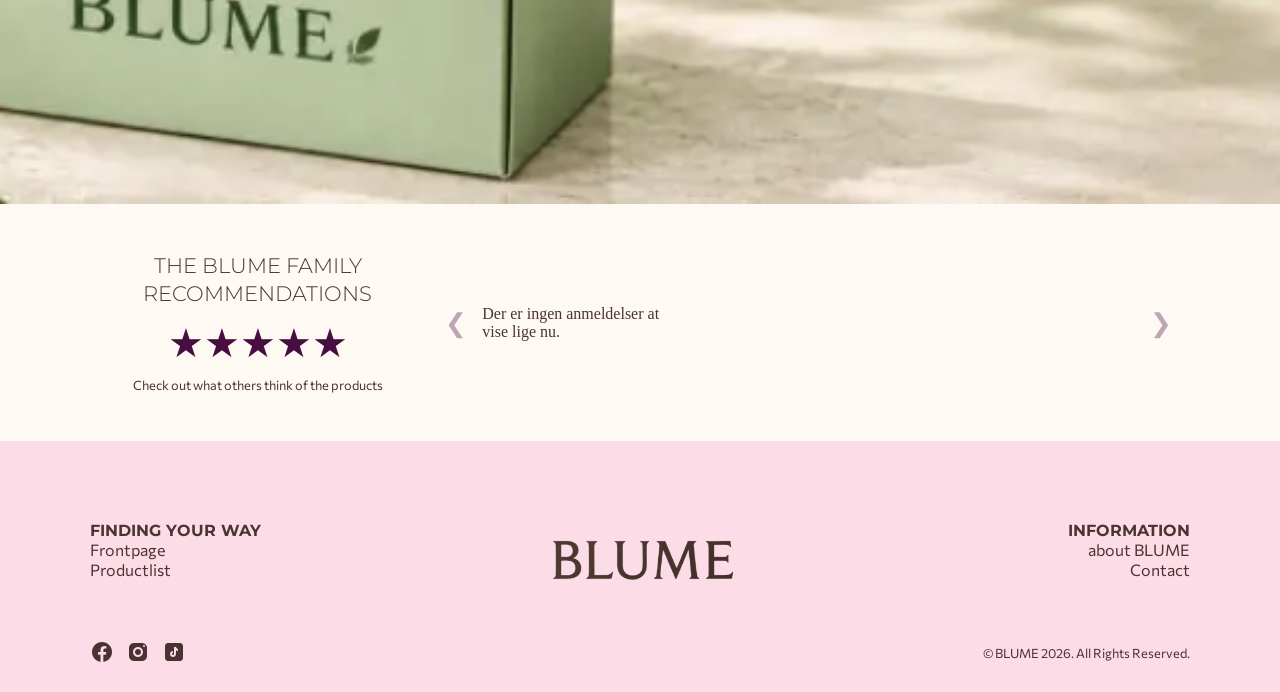
==== commit 5629f64f: "optimering efter lighthouse test" ====
--- a/index.html
+++ b/index.html
@@ -10,9 +10,10 @@
     <title>BLUME – Beauty and Fragrances</title>
     <link rel="icon" type="image/x-icon" href="images/favicon.ico">
     <link rel="preconnect" href="https://fonts.googleapis.com">
+    <link rel="preconnect" href="https://dummyjson.com" crossorigin>
     <link rel="preconnect" href="https://fonts.gstatic.com" crossorigin>
     <link
-        href="https://fonts.googleapis.com/css2?family=Commissioner:wght@100..900&family=Montserrat:ital,wght@0,100..900;1,100..900&display=swap"
+        href="https://fonts.googleapis.com/css2?family=Anton&family=Commissioner:wght@100..900&family=Montserrat:ital,wght@0,100..900;1,100..900&display=swap"
         rel="stylesheet">
     <link rel="stylesheet" href="style.css">
 </head>
@@ -81,7 +82,7 @@
 
         <!-- Forsidens hovedbanner og genvej til produkterne. -->
         <section class="hero">
-            <img src="images/hero.svg" class="hero-image" alt="" width="315" height="135" fetchpriority="high" loading="eager" decoding="async">
+            <img src="images/hero.webp" class="hero-image" alt="" width="984" height="420" fetchpriority="high" loading="eager" decoding="async">
             <div class="hero-content">
                 <h1>BEAUTY FOR EVERYONE</h1>
                 <a href="#frontpage-products" class="hero-button">
--- a/style.css
+++ b/style.css
@@ -1,4 +1,3 @@
-@import url("https://fonts.googleapis.com/css2?family=Alegreya:ital,wght@0,400..900;1,400..900&family=Anton&family=Chewy&family=Open+Sans:ital,wght@0,300..800;1,300..800&display=swap");
 
 /* ========================================
    VARIABLES
@@ -425,7 +424,7 @@
   margin-right: calc(50% - 50vw);
   padding: 0 10%;
   overflow: hidden;
-  background-image: url("images/goodiebox.svg");
+  background-image: url("images/goodiebox.webp");
   background-size: cover;
   background-position: center;
   background-repeat: no-repeat;
@@ -2975,3 +2974,14 @@
 .productlist-page .sort_button {
   border-radius: 30px;
 }
+
+/* Lighthouse CLS: hold plads til produktkort, mens API-data hentes. */
+@media (min-width: 801px) {
+  .frontpage-product-grid { min-height: 380px; }
+}
+@media (min-width: 601px) and (max-width: 800px) {
+  .frontpage-product-grid { min-height: 600px; }
+}
+@media (max-width: 600px) {
+  .frontpage-product-grid { min-height: 420px; }
+}
